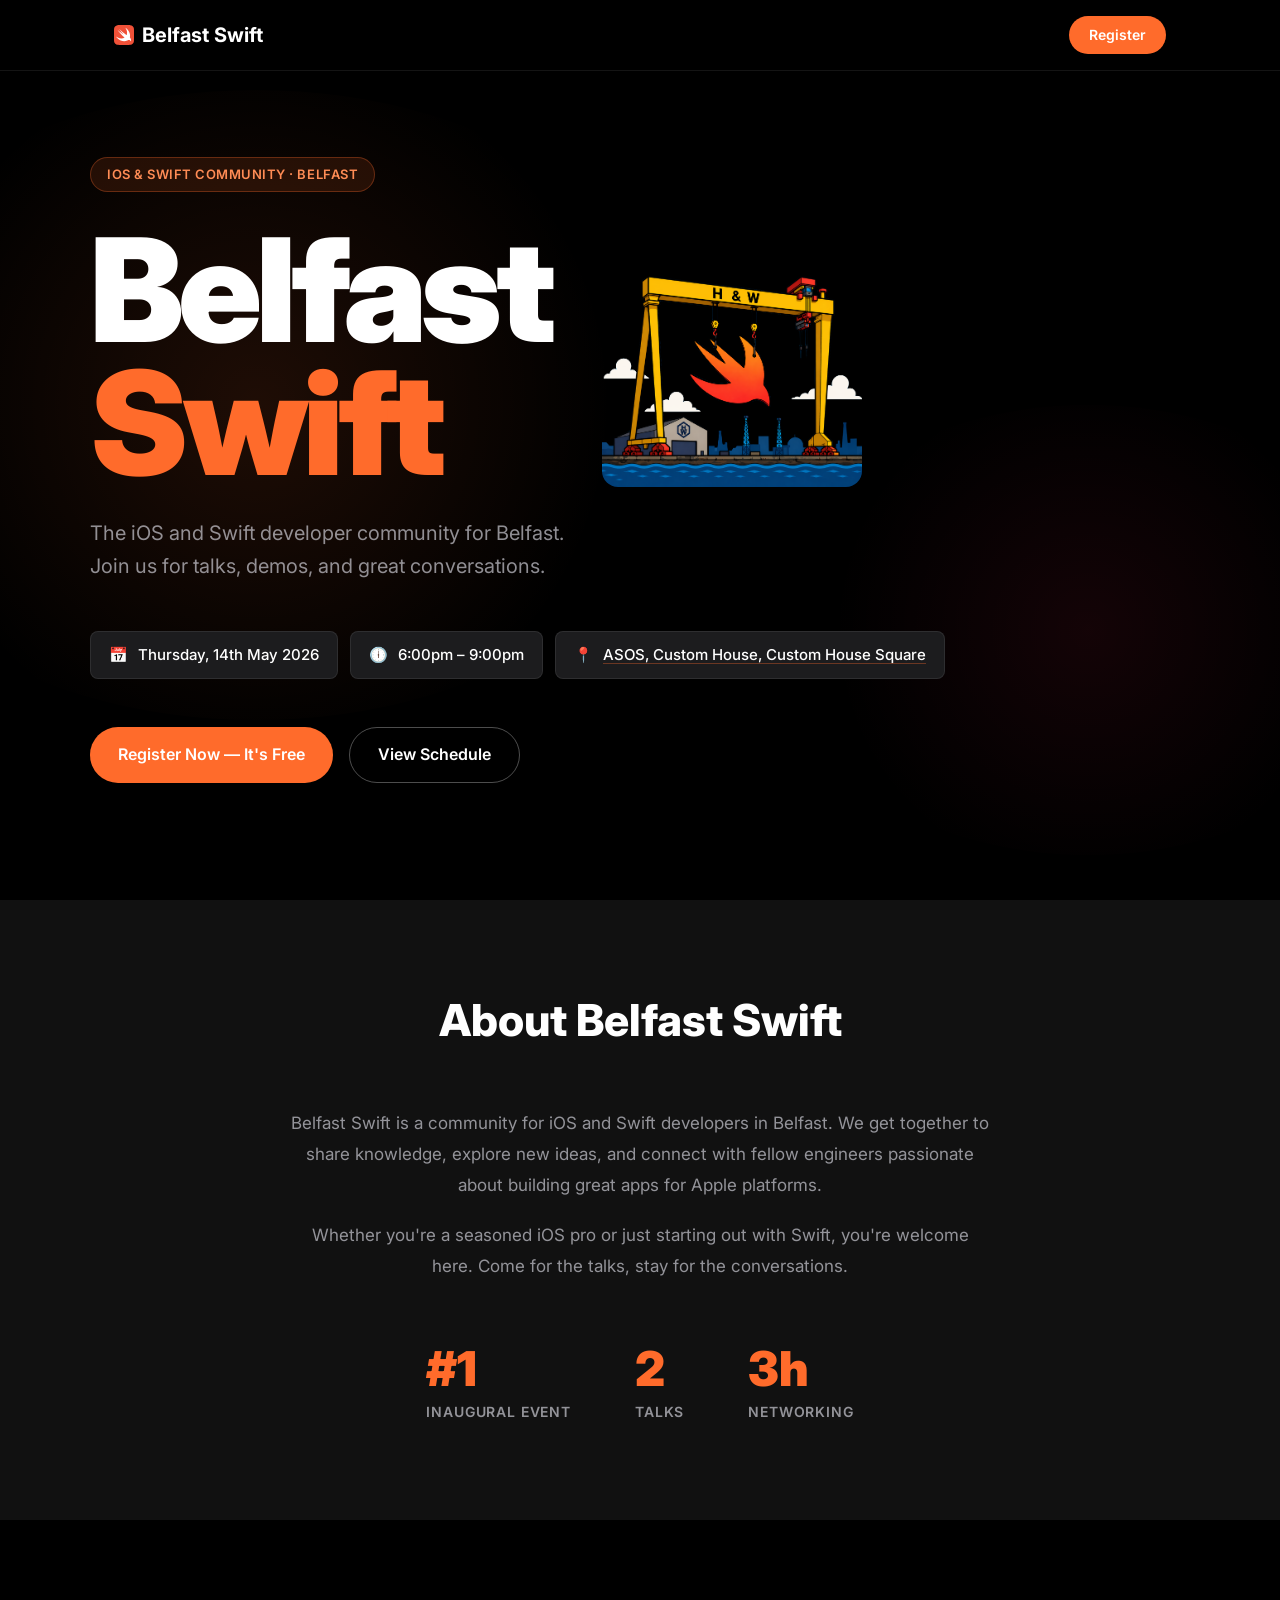
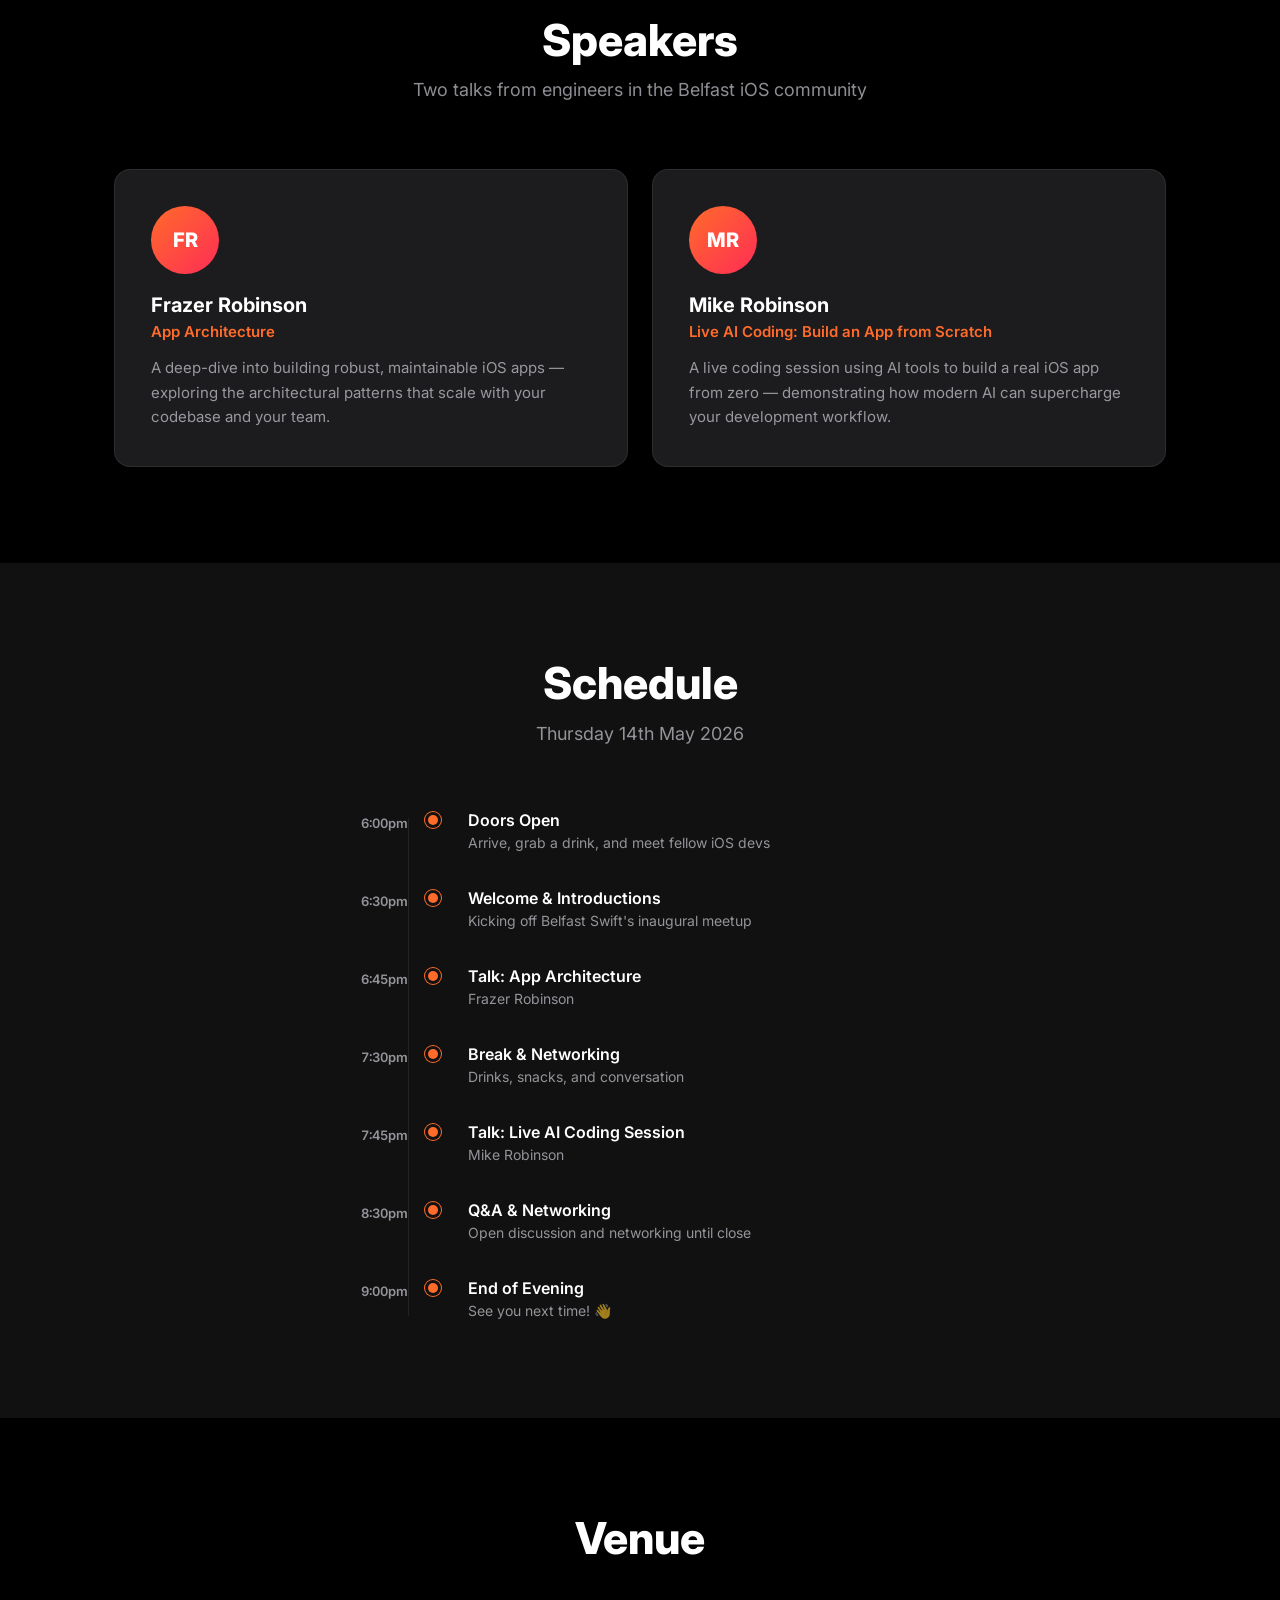
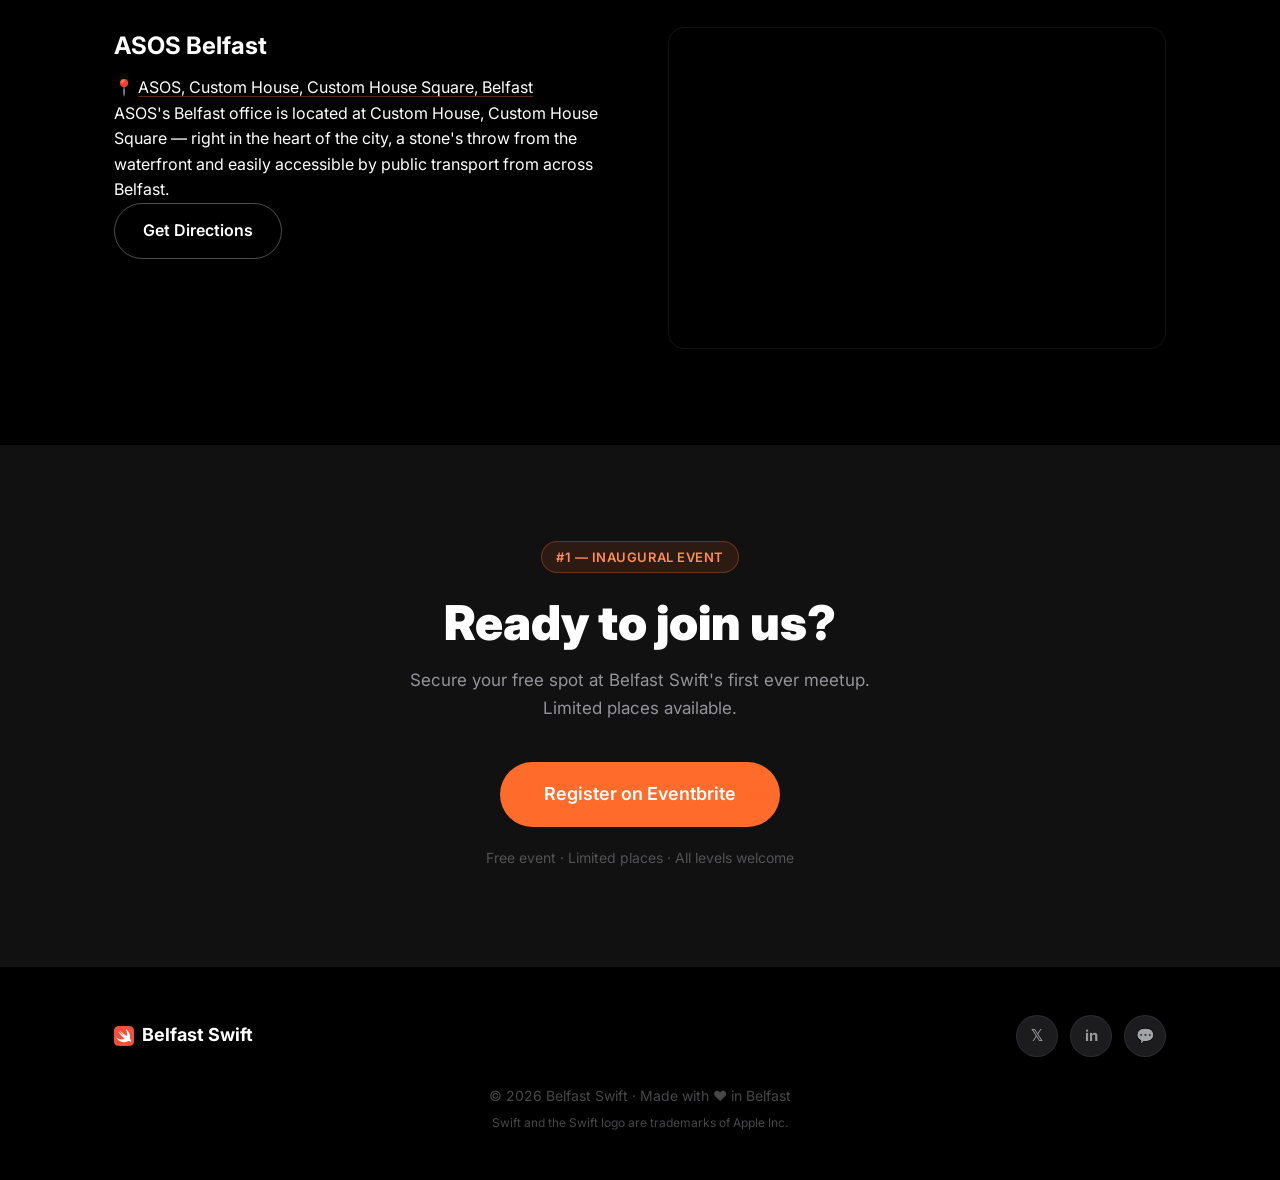
==== index.html @ f1a99794 "Added belfast swift logo" ====
<!DOCTYPE html>
<html lang="en" data-theme="swift">
<head>
    <meta charset="UTF-8">
    <meta name="viewport" content="width=device-width, initial-scale=1.0">
    <title>Belfast Swift — iOS Meetup</title>
    <meta name="description" content="Belfast's iOS & Swift developer community. Join us on 14th May 2026 at ASOS, Custom House, Custom House Square, Belfast.">
    <link rel="preconnect" href="https://fonts.googleapis.com">
    <link rel="preconnect" href="https://fonts.gstatic.com" crossorigin>
    <link href="https://fonts.googleapis.com/css2?family=Inter:wght@400;500;600;700;800;900&display=swap" rel="stylesheet">
    <link rel="stylesheet" href="style.css">
</head>
<body>

    <!-- Navigation -->
    <nav class="nav">
        <div class="nav__container">
            <div class="nav__logo">
                <svg class="swift-icon" viewBox="0 0 59.391 59.391" aria-hidden="true">
                    <path fill="#F05138" d="M59.387 16.45a82.463 82.463 0 0 0-.027-1.792c-.035-1.301-.112-2.614-.343-3.9-.234-1.307-.618-2.523-1.222-3.71a12.464 12.464 0 0 0-5.453-5.452C51.156.992 49.941.609 48.635.374c-1.288-.232-2.6-.308-3.902-.343a85.714 85.714 0 0 0-1.792-.027C42.23 0 41.52 0 40.813 0H18.578c-.71 0-1.419 0-2.128.004-.597.004-1.195.01-1.792.027-.325.009-.651.02-.978.036-.978.047-1.959.133-2.924.307-.98.176-1.908.436-2.811.81A12.503 12.503 0 0 0 3.89 3.89a12.46 12.46 0 0 0-2.294 3.158C.992 8.235.61 9.45.374 10.758c-.231 1.286-.308 2.599-.343 3.9a85.767 85.767 0 0 0-.027 1.792C-.001 17.16 0 17.869 0 18.578v22.235c0 .71 0 1.418.004 2.128.004.597.01 1.194.027 1.791.035 1.302.112 2.615.343 3.901.235 1.307.618 2.523 1.222 3.71a12.457 12.457 0 0 0 5.453 5.453c1.186.603 2.401.986 3.707 1.22 1.287.232 2.6.31 3.902.344.597.016 1.195.023 1.793.027.709.005 1.417.004 2.127.004h22.235c.709 0 1.418 0 2.128-.004.597-.004 1.194-.011 1.792-.027 1.302-.035 2.614-.112 3.902-.343 1.306-.235 2.521-.618 3.707-1.222a12.461 12.461 0 0 0 5.453-5.452c.604-1.187.987-2.403 1.222-3.71.231-1.286.308-2.6.343-3.9.016-.598.023-1.194.027-1.792.004-.71.004-1.419.004-2.129V18.578c0-.71 0-1.419-.004-2.128z"/>
                    <path fill="#FFF" d="m47.06 36.66-.004-.004c.066-.224.134-.446.191-.675 2.465-9.821-3.55-21.432-13.731-27.546 4.461 6.048 6.434 13.374 4.681 19.78-.156.571-.344 1.12-.552 1.653-.225-.148-.51-.316-.89-.527 0 0-10.127-6.252-21.103-17.312-.288-.29 5.852 8.777 12.822 16.14-3.284-1.843-12.434-8.5-18.227-13.802.712 1.187 1.558 2.33 2.489 3.43C17.573 23.932 23.882 31.5 31.44 37.314c-5.31 3.25-12.814 3.502-20.285.003a30.646 30.646 0 0 1-5.193-3.098c3.162 5.058 8.033 9.423 13.96 11.97 7.07 3.039 14.1 2.833 19.336.05l-.004.007c.024-.016.055-.032.08-.047.214-.116.428-.234.636-.358 2.516-1.306 7.485-2.63 10.152 2.559.654 1.27 2.041-5.46-3.061-11.74z"/>
                </svg>
                Belfast Swift
            </div>
            <div class="nav__right">
                <a href="#rsvp" class="nav__cta">Register</a>
            </div>
        </div>
    </nav>

    <!-- Hero -->
    <section class="hero">
        <div class="hero__bg"></div>
        <div class="hero__container">
            <div class="hero__badge">iOS &amp; Swift Community · Belfast</div>
            <div class="hero__title-row">
                <h1 class="hero__title">
                    Belfast<br>
                    <span class="hero__title-accent">Swift</span>
                </h1>
                <img src="BelfastSwiftLogo.PNG" alt="Belfast Swift logo" class="hero__logo">
            </div>
            <p class="hero__subtitle">The iOS and Swift developer community for Belfast. Join us for talks, demos, and great conversations.</p>
            <div class="hero__event-details">
                <div class="hero__detail">
                    <span class="hero__detail-icon">📅</span>
                    <span>Thursday, 14th May 2026</span>
                </div>
                <div class="hero__detail">
                    <span class="hero__detail-icon">🕕</span>
                    <span>6:00pm – 9:00pm</span>
                </div>
                <div class="hero__detail">
                    <span class="hero__detail-icon">📍</span>
                    <a href="https://maps.apple.com/?q=ASOS,+Custom+House,+Custom+House+Square,+Belfast" target="_blank" rel="noopener noreferrer" class="hero__detail-link">ASOS, Custom House, Custom House Square</a>
                </div>
            </div>
            <div class="hero__actions">
                <a href="#rsvp" class="btn btn--primary">Register Now — It's Free</a>
                <a href="#schedule" class="btn btn--secondary">View Schedule</a>
            </div>
        </div>
    </section>

    <!-- About -->
    <section class="about section" id="about">
        <div class="container">
            <div class="section__header">
                <h2 class="section__title">About Belfast Swift</h2>
            </div>
            <div class="about__content">
                <p class="about__text">Belfast Swift is a community for iOS and Swift developers in Belfast. We get together to share knowledge, explore new ideas, and connect with fellow engineers passionate about building great apps for Apple platforms.</p>
                <p class="about__text">Whether you're a seasoned iOS pro or just starting out with Swift, you're welcome here. Come for the talks, stay for the conversations.</p>
            </div>
            <div class="about__stats">
                <div class="stat">
                    <div class="stat__number">#1</div>
                    <div class="stat__label">Inaugural Event</div>
                </div>
                <div class="stat">
                    <div class="stat__number">2</div>
                    <div class="stat__label">Talks</div>
                </div>
                <div class="stat">
                    <div class="stat__number">3h</div>
                    <div class="stat__label">Networking</div>
                </div>
            </div>
        </div>
    </section>

    <!-- Speakers -->
    <section class="speakers section" id="speakers">
        <div class="container">
            <div class="section__header">
                <h2 class="section__title">Speakers</h2>
                <p class="section__subtitle">Two talks from engineers in the Belfast iOS community</p>
            </div>
            <div class="speakers__grid">
                <div class="speaker-card">
                    <div class="speaker-card__avatar">FR</div>
                    <div class="speaker-card__content">
                        <h3 class="speaker-card__name">Frazer Robinson</h3>
                        <p class="speaker-card__talk">App Architecture</p>
                        <p class="speaker-card__bio">A deep-dive into building robust, maintainable iOS apps — exploring the architectural patterns that scale with your codebase and your team.</p>
                    </div>
                </div>
                <div class="speaker-card">
                    <div class="speaker-card__avatar">MR</div>
                    <div class="speaker-card__content">
                        <h3 class="speaker-card__name">Mike Robinson</h3>
                        <p class="speaker-card__talk">Live AI Coding: Build an App from Scratch</p>
                        <p class="speaker-card__bio">A live coding session using AI tools to build a real iOS app from zero — demonstrating how modern AI can supercharge your development workflow.</p>
                    </div>
                </div>
            </div>
        </div>
    </section>

    <!-- Schedule -->
    <section class="schedule section" id="schedule">
        <div class="container">
            <div class="section__header">
                <h2 class="section__title">Schedule</h2>
                <p class="section__subtitle">Thursday 14th May 2026</p>
            </div>
            <div class="timeline">
                <div class="timeline__item">
                    <div class="timeline__time">6:00pm</div>
                    <div class="timeline__dot"></div>
                    <div class="timeline__content">
                        <h3>Doors Open</h3>
                        <p>Arrive, grab a drink, and meet fellow iOS devs</p>
                    </div>
                </div>
                <div class="timeline__item">
                    <div class="timeline__time">6:30pm</div>
                    <div class="timeline__dot"></div>
                    <div class="timeline__content">
                        <h3>Welcome &amp; Introductions</h3>
                        <p>Kicking off Belfast Swift's inaugural meetup</p>
                    </div>
                </div>
                <div class="timeline__item">
                    <div class="timeline__time">6:45pm</div>
                    <div class="timeline__dot"></div>
                    <div class="timeline__content">
                        <h3>Talk: App Architecture</h3>
                        <p>Frazer Robinson</p>
                    </div>
                </div>
                <div class="timeline__item">
                    <div class="timeline__time">7:30pm</div>
                    <div class="timeline__dot"></div>
                    <div class="timeline__content">
                        <h3>Break &amp; Networking</h3>
                        <p>Drinks, snacks, and conversation</p>
                    </div>
                </div>
                <div class="timeline__item">
                    <div class="timeline__time">7:45pm</div>
                    <div class="timeline__dot"></div>
                    <div class="timeline__content">
                        <h3>Talk: Live AI Coding Session</h3>
                        <p>Mike Robinson</p>
                    </div>
                </div>
                <div class="timeline__item">
                    <div class="timeline__time">8:30pm</div>
                    <div class="timeline__dot"></div>
                    <div class="timeline__content">
                        <h3>Q&amp;A &amp; Networking</h3>
                        <p>Open discussion and networking until close</p>
                    </div>
                </div>
                <div class="timeline__item">
                    <div class="timeline__time">9:00pm</div>
                    <div class="timeline__dot"></div>
                    <div class="timeline__content">
                        <h3>End of Evening</h3>
                        <p>See you next time! 👋</p>
                    </div>
                </div>
            </div>
        </div>
    </section>

    <!-- Venue -->
    <section class="venue section" id="venue">
        <div class="container">
            <div class="section__header">
                <h2 class="section__title">Venue</h2>
            </div>
            <div class="venue__content">
                <div class="venue__info">
                    <div class="venue__name">ASOS Belfast</div>
                    <div class="venue__address">
                        <span>📍</span>
                        <a href="https://maps.apple.com/?q=ASOS,+Custom+House,+Custom+House+Square,+Belfast" target="_blank" rel="noopener noreferrer" class="venue__address-link">ASOS, Custom House, Custom House Square, Belfast</a>
                    </div>
                    <p class="venue__description">ASOS's Belfast office is located at Custom House, Custom House Square — right in the heart of the city, a stone's throw from the waterfront and easily accessible by public transport from across Belfast.</p>
                    <a href="https://maps.google.com/?q=Custom+House+Square,+Belfast" target="_blank" rel="noopener noreferrer" class="btn btn--secondary">Get Directions</a>
                </div>
                <div class="venue__map">
                    <iframe
                        src="https://www.google.com/maps?q=Custom+House+Square,+Belfast&output=embed"
                        width="100%"
                        height="320"
                        style="border:0;"
                        allowfullscreen=""
                        loading="lazy"
                        referrerpolicy="no-referrer-when-downgrade"
                        title="ASOS, Custom House, Custom House Square, Belfast">
                    </iframe>
                </div>
            </div>
        </div>
    </section>

    <!-- RSVP -->
    <section class="rsvp section" id="rsvp">
        <div class="container">
            <div class="rsvp__content">
                <div class="rsvp__badge">#1 — Inaugural Event</div>
                <h2 class="rsvp__title">Ready to join us?</h2>
                <p class="rsvp__subtitle">Secure your free spot at Belfast Swift's first ever meetup. Limited places available.</p>
                <a href="https://belfastswift.eventbrite.com" target="_blank" rel="noopener noreferrer" class="btn btn--primary btn--large">Register on Eventbrite</a>
                <p class="rsvp__note">Free event · Limited places · All levels welcome</p>
            </div>
        </div>
    </section>

    <!-- Footer -->
    <footer class="footer">
        <div class="container">
            <div class="footer__content">
                <div class="footer__logo">
                    <svg class="swift-icon" viewBox="0 0 59.391 59.391" aria-hidden="true">
                        <path fill="#F05138" d="M59.387 16.45a82.463 82.463 0 0 0-.027-1.792c-.035-1.301-.112-2.614-.343-3.9-.234-1.307-.618-2.523-1.222-3.71a12.464 12.464 0 0 0-5.453-5.452C51.156.992 49.941.609 48.635.374c-1.288-.232-2.6-.308-3.902-.343a85.714 85.714 0 0 0-1.792-.027C42.23 0 41.52 0 40.813 0H18.578c-.71 0-1.419 0-2.128.004-.597.004-1.195.01-1.792.027-.325.009-.651.02-.978.036-.978.047-1.959.133-2.924.307-.98.176-1.908.436-2.811.81A12.503 12.503 0 0 0 3.89 3.89a12.46 12.46 0 0 0-2.294 3.158C.992 8.235.61 9.45.374 10.758c-.231 1.286-.308 2.599-.343 3.9a85.767 85.767 0 0 0-.027 1.792C-.001 17.16 0 17.869 0 18.578v22.235c0 .71 0 1.418.004 2.128.004.597.01 1.194.027 1.791.035 1.302.112 2.615.343 3.901.235 1.307.618 2.523 1.222 3.71a12.457 12.457 0 0 0 5.453 5.453c1.186.603 2.401.986 3.707 1.22 1.287.232 2.6.31 3.902.344.597.016 1.195.023 1.793.027.709.005 1.417.004 2.127.004h22.235c.709 0 1.418 0 2.128-.004.597-.004 1.194-.011 1.792-.027 1.302-.035 2.614-.112 3.902-.343 1.306-.235 2.521-.618 3.707-1.222a12.461 12.461 0 0 0 5.453-5.452c.604-1.187.987-2.403 1.222-3.71.231-1.286.308-2.6.343-3.9.016-.598.023-1.194.027-1.792.004-.71.004-1.419.004-2.129V18.578c0-.71 0-1.419-.004-2.128z"/>
                        <path fill="#FFF" d="m47.06 36.66-.004-.004c.066-.224.134-.446.191-.675 2.465-9.821-3.55-21.432-13.731-27.546 4.461 6.048 6.434 13.374 4.681 19.78-.156.571-.344 1.12-.552 1.653-.225-.148-.51-.316-.89-.527 0 0-10.127-6.252-21.103-17.312-.288-.29 5.852 8.777 12.822 16.14-3.284-1.843-12.434-8.5-18.227-13.802.712 1.187 1.558 2.33 2.489 3.43C17.573 23.932 23.882 31.5 31.44 37.314c-5.31 3.25-12.814 3.502-20.285.003a30.646 30.646 0 0 1-5.193-3.098c3.162 5.058 8.033 9.423 13.96 11.97 7.07 3.039 14.1 2.833 19.336.05l-.004.007c.024-.016.055-.032.08-.047.214-.116.428-.234.636-.358 2.516-1.306 7.485-2.63 10.152 2.559.654 1.27 2.041-5.46-3.061-11.74z"/>
                    </svg>
                    Belfast Swift
                </div>
                <div class="footer__social">
                    <a href="#" class="footer__social-link" aria-label="X / Twitter" title="X / Twitter">𝕏</a>
                    <a href="#" class="footer__social-link" aria-label="LinkedIn" title="LinkedIn">in</a>
                    <a href="#" class="footer__social-link" aria-label="Slack" title="Slack">💬</a>
                </div>
            </div>
            <div class="footer__bottom">
                <p>© 2026 Belfast Swift · Made with ❤️ in Belfast</p>
                <p class="footer__trademark">Swift and the Swift logo are trademarks of Apple Inc.</p>
            </div>
        </div>
    </footer>

    <script src="script.js"></script>
</body>
</html>
---- style.css ----
/* =============================================
   BELFAST SWIFT — THEME DEFINITIONS
   Theme 1: Swift/Apple (dark, orange accent)
   Theme 4: Belfast (dark green, gold accent)
   ============================================= */

:root,
[data-theme="swift"] {
    --bg-primary:       #000000;
    --bg-secondary:     #111111;
    --bg-card:          #1C1C1E;
    --bg-card-hover:    #2C2C2E;

    --text-primary:     #FFFFFF;
    --text-secondary:   rgba(235, 235, 245, 0.6);
    --text-tertiary:    rgba(235, 235, 245, 0.3);

    --accent:           #FF6B2B;
    --accent-alt:       #FF2D55;
    --accent-hover:     #FF8C55;

    --border:           rgba(255, 255, 255, 0.08);
    --border-accent:    rgba(255, 107, 43, 0.35);

    --hero-glow-a:      rgba(255, 107, 43, 0.12);
    --hero-glow-b:      rgba(255, 45, 85, 0.08);

    --btn-primary-bg:   #FF6B2B;
    --btn-primary-fg:   #FFFFFF;
    --btn-outline-fg:   #FFFFFF;
    --btn-outline-bd:   rgba(255, 255, 255, 0.3);

    --badge-bg:         rgba(255, 107, 43, 0.12);
    --badge-fg:         #FF8C55;
    --badge-bd:         rgba(255, 107, 43, 0.3);

    --timeline-dot:     #FF6B2B;
    --stat-fg:          #FF6B2B;

    --nav-bg:           rgba(0, 0, 0, 0.75);
    --card-shadow:      0 12px 40px rgba(0, 0, 0, 0.5);

    --radius:    16px;
    --radius-sm:  8px;
    --radius-xs:  6px;
}

[data-theme="belfast"] {
    --bg-primary:       #0C1A0C;
    --bg-secondary:     #142114;
    --bg-card:          #1C3020;
    --bg-card-hover:    #264228;

    --text-primary:     #FFFFFF;
    --text-secondary:   rgba(255, 255, 255, 0.62);
    --text-tertiary:    rgba(255, 255, 255, 0.28);

    --accent:           #D4AF37;
    --accent-alt:       #007A33;
    --accent-hover:     #EFD060;

    --border:           rgba(212, 175, 55, 0.12);
    --border-accent:    rgba(212, 175, 55, 0.4);

    --hero-glow-a:      rgba(0, 122, 51, 0.18);
    --hero-glow-b:      rgba(212, 175, 55, 0.12);

    --btn-primary-bg:   #D4AF37;
    --btn-primary-fg:   #0C1A0C;
    --btn-outline-fg:   #D4AF37;
    --btn-outline-bd:   rgba(212, 175, 55, 0.4);

    --badge-bg:         rgba(0, 122, 51, 0.18);
    --badge-fg:         #7FD09F;
    --badge-bd:         rgba(0, 122, 51, 0.4);

    --timeline-dot:     #D4AF37;
    --stat-fg:          #D4AF37;

    --nav-bg:           rgba(12, 26, 12, 0.8);
    --card-shadow:      0 12px 40px rgba(0, 0, 0, 0.55);

    --radius:    16px;
    --radius-sm:  8px;
    --radius-xs:  6px;
}

/* =============================================
   RESET & BASE
   ============================================= */

*, *::before, *::after {
    box-sizing: border-box;
    margin: 0;
    padding: 0;
}

html {
    scroll-behavior: smooth;
}

body {
    font-family: -apple-system, BlinkMacSystemFont, 'Inter', 'Segoe UI', system-ui, sans-serif;
    background-color: var(--bg-primary);
    color: var(--text-primary);
    line-height: 1.6;
    overflow-x: hidden;
    transition: background-color 0.4s ease, color 0.4s ease;
}

a {
    text-decoration: none;
    color: inherit;
}

h1, h2, h3 {
    line-height: 1.1;
}

/* =============================================
   LAYOUT
   ============================================= */

.container {
    max-width: 1100px;
    margin: 0 auto;
    padding: 0 24px;
}

.section {
    padding: 96px 0;
}

.section__header {
    text-align: center;
    margin-bottom: 64px;
}

.section__title {
    font-size: clamp(2rem, 4vw, 2.75rem);
    font-weight: 800;
    color: var(--text-primary);
    margin-bottom: 12px;
}

.section__subtitle {
    font-size: 1.125rem;
    color: var(--text-secondary);
}

/* =============================================
   BUTTONS
   ============================================= */

.btn {
    display: inline-flex;
    align-items: center;
    justify-content: center;
    padding: 14px 28px;
    border-radius: 100px;
    font-size: 1rem;
    font-weight: 600;
    cursor: pointer;
    transition: opacity 0.2s ease, transform 0.2s ease, background 0.4s ease, color 0.4s ease, border-color 0.4s ease;
    border: none;
    white-space: nowrap;
}

.btn--primary {
    background: var(--btn-primary-bg);
    color: var(--btn-primary-fg);
}

.btn--primary:hover {
    opacity: 0.88;
    transform: translateY(-2px);
}

.btn--secondary {
    background: transparent;
    color: var(--btn-outline-fg);
    border: 1.5px solid var(--btn-outline-bd);
}

.btn--secondary:hover {
    background: var(--border);
    transform: translateY(-2px);
}

.btn--large {
    padding: 18px 44px;
    font-size: 1.125rem;
}

/* =============================================
   NAVIGATION
   ============================================= */

.nav {
    position: fixed;
    top: 0;
    left: 0;
    right: 0;
    z-index: 100;
    background: var(--nav-bg);
    backdrop-filter: blur(24px);
    -webkit-backdrop-filter: blur(24px);
    border-bottom: 1px solid var(--border);
    transition: background-color 0.4s ease, border-color 0.4s ease;
}

.nav__container {
    max-width: 1100px;
    margin: 0 auto;
    padding: 16px 24px;
    display: flex;
    align-items: center;
    justify-content: space-between;
}

.nav__logo {
    font-size: 1.25rem;
    font-weight: 700;
    display: flex;
    align-items: center;
    gap: 8px;
    color: var(--text-primary);
}

.nav__logo-icon {
    font-size: 1.1rem;
}

.swift-icon {
    width: 20px;
    height: 20px;
    flex-shrink: 0;
}

.nav__right {
    display: flex;
    align-items: center;
    gap: 12px;
}

.nav__cta {
    display: none;
    padding: 8px 20px;
    background: var(--btn-primary-bg);
    color: var(--btn-primary-fg);
    border-radius: 100px;
    font-size: 0.875rem;
    font-weight: 600;
    transition: opacity 0.2s ease, background 0.4s ease, color 0.4s ease;
}

.nav__cta:hover {
    opacity: 0.88;
}



/* =============================================
   HERO
   ============================================= */

.hero {
    position: relative;
    min-height: 100vh;
    display: flex;
    align-items: center;
    padding: 120px 24px 80px;
    overflow: hidden;
}

.hero__bg {
    position: absolute;
    inset: 0;
    pointer-events: none;
    transition: background 0.4s ease;
}

.hero__bg::before {
    content: '';
    position: absolute;
    top: 10%;
    left: -15%;
    width: 70%;
    height: 70%;
    background: radial-gradient(circle, var(--hero-glow-a) 0%, transparent 65%);
    border-radius: 50%;
    transition: background 0.4s ease;
}

.hero__bg::after {
    content: '';
    position: absolute;
    bottom: 5%;
    right: -10%;
    width: 50%;
    height: 50%;
    background: radial-gradient(circle, var(--hero-glow-b) 0%, transparent 65%);
    border-radius: 50%;
    transition: background 0.4s ease;
}

.hero__container {
    position: relative;
    z-index: 1;
    max-width: 1100px;
    margin: 0 auto;
    width: 100%;
}

.hero__badge {
    display: inline-flex;
    align-items: center;
    background: var(--badge-bg);
    color: var(--badge-fg);
    border: 1px solid var(--badge-bd);
    padding: 6px 16px;
    border-radius: 100px;
    font-size: 0.8125rem;
    font-weight: 600;
    letter-spacing: 0.04em;
    text-transform: uppercase;
    margin-bottom: 32px;
    transition: background 0.4s ease, color 0.4s ease, border-color 0.4s ease;
}

.hero__title-row {
    display: flex;
    align-items: center;
    gap: clamp(24px, 4vw, 56px);
    margin-bottom: 28px;
}

.hero__logo {
    height: clamp(140px, 22vw, 260px);
    width: auto;
    flex-shrink: 0;
    border-radius: var(--radius);
}

.hero__title {
    font-size: clamp(4.5rem, 12vw, 9rem);
    font-weight: 900;
    letter-spacing: -0.04em;
    line-height: 0.92;
    margin-bottom: 0;
    color: var(--text-primary);
}

.hero__title-accent {
    color: var(--accent);
    transition: color 0.4s ease;
}

.hero__subtitle {
    font-size: clamp(1.0625rem, 2vw, 1.25rem);
    color: var(--text-secondary);
    max-width: 500px;
    margin-bottom: 48px;
    line-height: 1.65;
}

.hero__event-details {
    display: flex;
    flex-wrap: wrap;
    gap: 12px;
    margin-bottom: 48px;
}

.hero__detail {
    display: flex;
    align-items: center;
    gap: 10px;
    background: var(--bg-card);
    border: 1px solid var(--border);
    padding: 11px 18px;
    border-radius: var(--radius-sm);
    font-size: 0.9375rem;
    font-weight: 500;
    transition: background 0.4s ease, border-color 0.4s ease;
}

.hero__actions {
    display: flex;
    flex-wrap: wrap;
    gap: 16px;
}

/* =============================================
   ABOUT
   ============================================= */

.about {
    background: var(--bg-secondary);
    transition: background-color 0.4s ease;
}

.about__content {
    max-width: 700px;
    margin: 0 auto 64px;
    text-align: center;
}

.about__text {
    font-size: 1.0625rem;
    color: var(--text-secondary);
    margin-bottom: 20px;
    line-height: 1.8;
}

.about__stats {
    display: flex;
    justify-content: center;
    gap: 64px;
    flex-wrap: wrap;
}

.stat__number {
    font-size: 3rem;
    font-weight: 900;
    color: var(--stat-fg);
    line-height: 1;
    margin-bottom: 8px;
    transition: color 0.4s ease;
}

.stat__label {
    font-size: 0.875rem;
    color: var(--text-secondary);
    font-weight: 600;
    text-transform: uppercase;
    letter-spacing: 0.06em;
}

/* =============================================
   SPEAKERS
   ============================================= */

.speakers {
    background: var(--bg-primary);
    transition: background-color 0.4s ease;
}

.speakers__grid {
    display: grid;
    grid-template-columns: repeat(auto-fit, minmax(320px, 1fr));
    gap: 24px;
}

.speaker-card {
    background: var(--bg-card);
    border: 1px solid var(--border);
    border-radius: var(--radius);
    padding: 36px;
    display: flex;
    flex-direction: column;
    gap: 20px;
    transition: transform 0.25s ease, box-shadow 0.25s ease, border-color 0.25s ease, background-color 0.4s ease;
}

.speaker-card:hover {
    border-color: var(--border-accent);
    transform: translateY(-5px);
    box-shadow: var(--card-shadow);
}

.speaker-card__avatar {
    width: 68px;
    height: 68px;
    border-radius: 50%;
    background: linear-gradient(135deg, var(--accent), var(--accent-alt));
    display: flex;
    align-items: center;
    justify-content: center;
    font-size: 1.25rem;
    font-weight: 800;
    color: white;
    flex-shrink: 0;
    transition: background 0.4s ease;
}

.speaker-card__name {
    font-size: 1.25rem;
    font-weight: 700;
    margin-bottom: 4px;
}

.speaker-card__talk {
    color: var(--accent);
    font-weight: 600;
    font-size: 0.9375rem;
    margin-bottom: 12px;
    transition: color 0.4s ease;
}

.speaker-card__bio {
    color: var(--text-secondary);
    font-size: 0.9375rem;
    line-height: 1.65;
}

/* =============================================
   SCHEDULE
   ============================================= */

.schedule {
    background: var(--bg-secondary);
    transition: background-color 0.4s ease;
}

.timeline {
    max-width: 640px;
    margin: 0 auto;
    position: relative;
}

.timeline::before {
    content: '';
    position: absolute;
    left: 88px;
    top: 6px;
    bottom: 6px;
    width: 1px;
    background: var(--border);
    transition: background 0.4s ease;
}

.timeline__item {
    display: grid;
    grid-template-columns: 88px 20px 1fr;
    column-gap: 20px;
    padding-bottom: 36px;
    align-items: start;
}

.timeline__item:last-child {
    padding-bottom: 0;
}

.timeline__time {
    text-align: right;
    color: var(--text-secondary);
    font-size: 0.8125rem;
    font-weight: 600;
    padding-top: 2px;
    font-variant-numeric: tabular-nums;
    line-height: 1.4;
}

.timeline__dot {
    width: 10px;
    height: 10px;
    border-radius: 50%;
    background: var(--timeline-dot);
    margin-top: 3px;
    position: relative;
    z-index: 1;
    flex-shrink: 0;
    box-shadow: 0 0 0 3px var(--bg-secondary), 0 0 0 4px var(--timeline-dot);
    transition: background 0.4s ease, box-shadow 0.4s ease;
}

.timeline__content h3 {
    font-size: 1rem;
    font-weight: 600;
    margin-bottom: 2px;
}

.timeline__content p {
    font-size: 0.875rem;
    color: var(--text-secondary);
}

/* =============================================
   VENUE
   ============================================= */

.venue {
    background: var(--bg-primary);
    transition: background-color 0.4s ease;
}

.venue__content {
    display: grid;
    grid-template-columns: 1fr 1fr;
    gap: 56px;
    align-items: start;
}

.venue__name {
    font-size: 1.5rem;
    font-weight: 700;
    margin-bottom: 10px;
}

.venue__address-link,
.hero__detail-link {
    color: inherit;
    text-decoration: underline;
    text-decoration-color: var(--border-accent);
    text-underline-offset: 3px;
    transition: color 0.2s ease, text-decoration-color 0.2s ease;
}

.venue__address-link:hover,
.hero__detail-link:hover {
    color: var(--accent);
    text-decoration-color: var(--accent);
}


    display: flex;
    align-items: center;
    gap: 8px;
    color: var(--text-secondary);
    margin-bottom: 20px;
    font-size: 0.9375rem;
}

.venue__description {
    color: var(--text-secondary);
    line-height: 1.75;
    margin-bottom: 28px;
    font-size: 0.9375rem;
}

.venue__map {
    border-radius: var(--radius);
    overflow: hidden;
    border: 1px solid var(--border);
    transition: border-color 0.4s ease;
}

.venue__map iframe {
    display: block;
    filter: grayscale(20%) brightness(0.85);
    transition: filter 0.3s ease;
}

.venue__map:hover iframe {
    filter: grayscale(0%) brightness(1);
}

/* =============================================
   RSVP
   ============================================= */

.rsvp {
    background: var(--bg-secondary);
    text-align: center;
    transition: background-color 0.4s ease;
}

.rsvp__content {
    max-width: 520px;
    margin: 0 auto;
}

.rsvp__badge {
    display: inline-block;
    background: var(--badge-bg);
    color: var(--badge-fg);
    border: 1px solid var(--badge-bd);
    padding: 5px 14px;
    border-radius: 100px;
    font-size: 0.8125rem;
    font-weight: 600;
    text-transform: uppercase;
    letter-spacing: 0.04em;
    margin-bottom: 24px;
    transition: background 0.4s ease, color 0.4s ease, border-color 0.4s ease;
}

.rsvp__title {
    font-size: clamp(2rem, 5vw, 3rem);
    font-weight: 900;
    margin-bottom: 16px;
}

.rsvp__subtitle {
    font-size: 1.0625rem;
    color: var(--text-secondary);
    margin-bottom: 40px;
    line-height: 1.65;
}

.rsvp__note {
    margin-top: 20px;
    color: var(--text-tertiary);
    font-size: 0.875rem;
}

/* =============================================
   FOOTER
   ============================================= */

.footer {
    background: var(--bg-primary);
    border-top: 1px solid var(--border);
    padding: 48px 0;
    transition: background-color 0.4s ease, border-color 0.4s ease;
}

.footer__content {
    display: flex;
    align-items: center;
    justify-content: space-between;
    margin-bottom: 28px;
    flex-wrap: wrap;
    gap: 20px;
}

.footer__logo {
    font-size: 1.125rem;
    font-weight: 700;
    display: flex;
    align-items: center;
    gap: 8px;
}

.footer__social {
    display: flex;
    gap: 12px;
}

.footer__social-link {
    display: flex;
    align-items: center;
    justify-content: center;
    width: 42px;
    height: 42px;
    background: var(--bg-card);
    border: 1px solid var(--border);
    border-radius: 50%;
    color: var(--text-secondary);
    font-size: 0.9375rem;
    font-weight: 700;
    transition: border-color 0.2s ease, color 0.2s ease, background-color 0.4s ease;
}

.footer__social-link:hover {
    border-color: var(--accent);
    color: var(--accent);
}

.footer__bottom {
    text-align: center;
    color: var(--text-tertiary);
    font-size: 0.875rem;
}

.footer__trademark {
    margin-top: 6px;
    font-size: 0.75rem;
}

/* =============================================
   RESPONSIVE
   ============================================= */

@media (min-width: 768px) {
    .nav__cta {
        display: inline-flex;
    }
}

@media (max-width: 900px) {
    .venue__content {
        grid-template-columns: 1fr;
    }
}

@media (max-width: 768px) {
    .section {
        padding: 64px 0;
    }

    .hero {
        min-height: auto;
        padding: 100px 24px 64px;
    }

    .about__stats {
        gap: 40px;
    }

    .theme-toggle .theme-toggle__text {
        display: none;
    }
}

@media (max-width: 480px) {
    .hero__event-details {
        flex-direction: column;
    }

    .hero__actions {
        flex-direction: column;
    }

    .speakers__grid {
        grid-template-columns: 1fr;
    }

    .timeline::before {
        display: none;
    }

    .timeline__item {
        grid-template-columns: auto 1fr;
        column-gap: 12px;
    }

    .timeline__dot {
        display: none;
    }

    .timeline__time {
        text-align: left;
        color: var(--accent);
        transition: color 0.4s ease;
    }
}
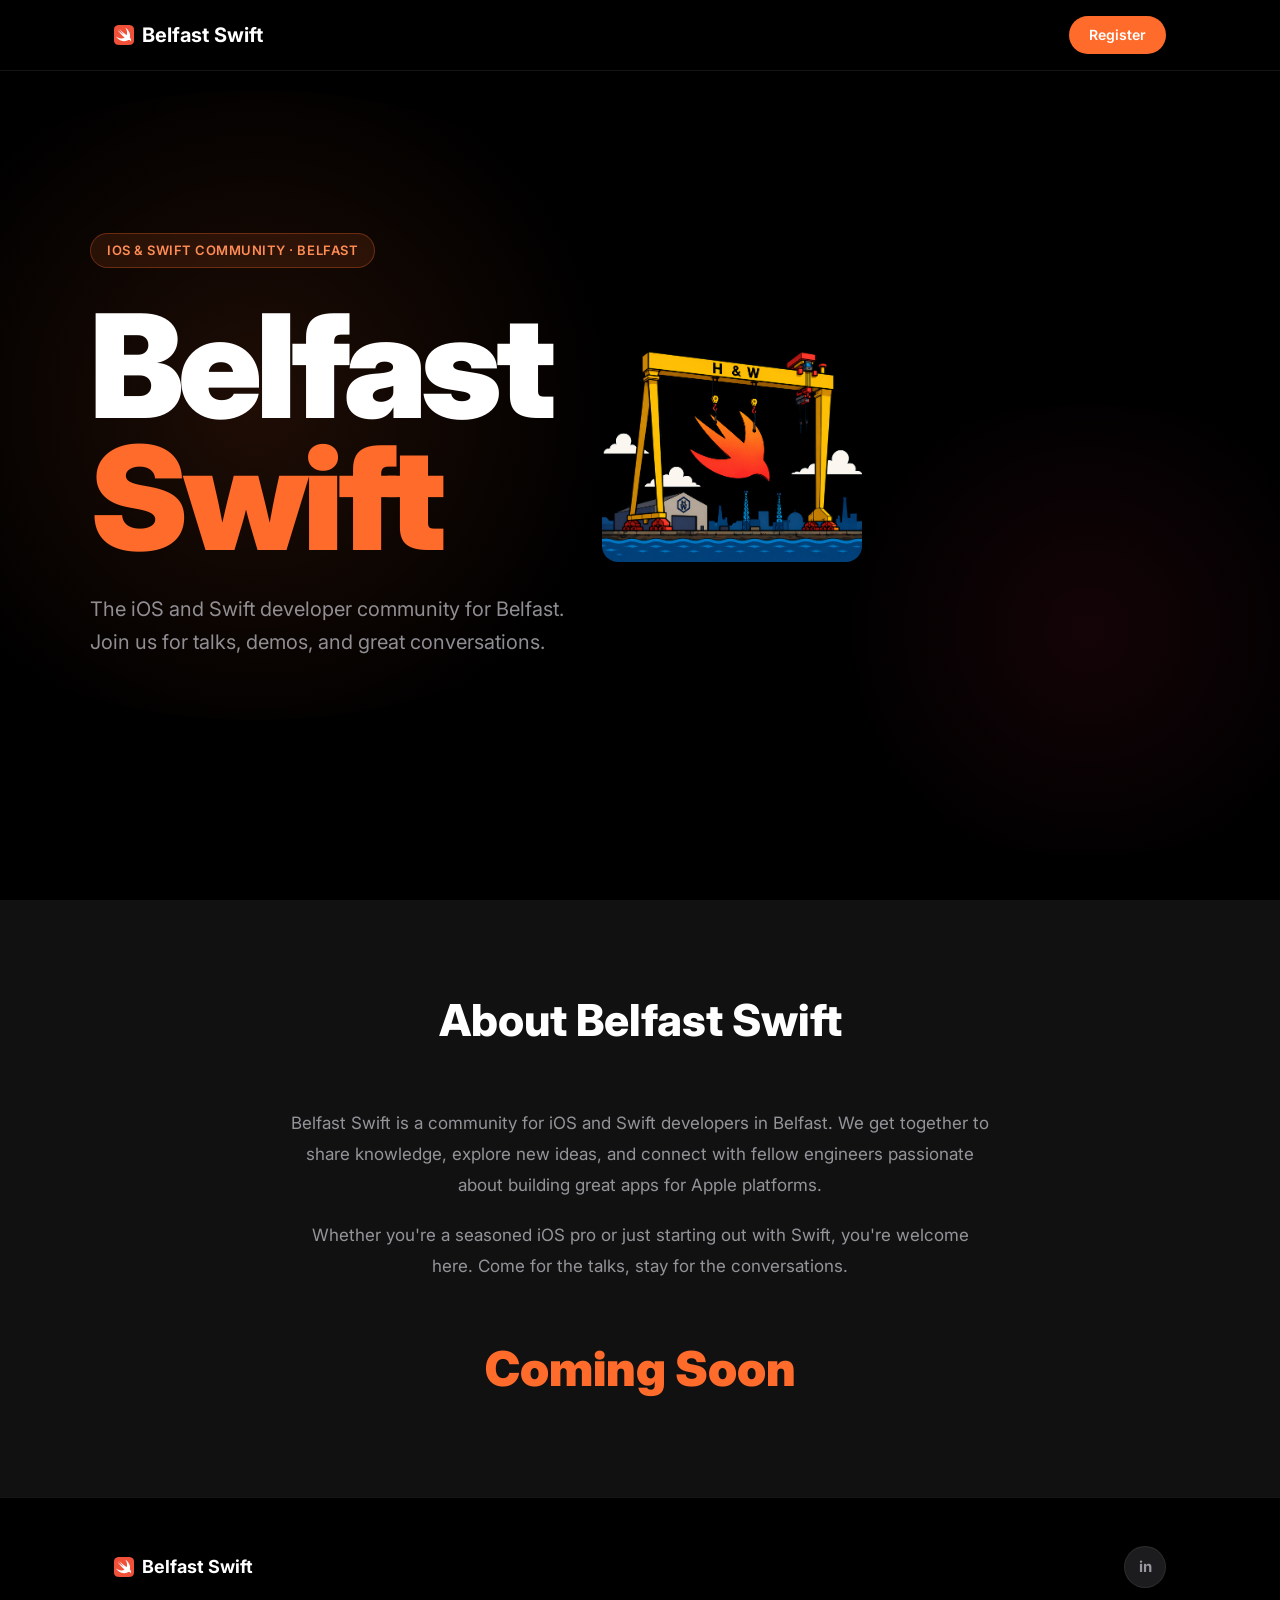
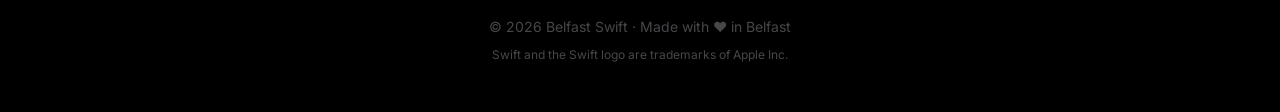
==== commit 5341e0ac: "Change details to Coming soon" ====
--- a/index.html
+++ b/index.html
@@ -23,7 +23,7 @@
                 Belfast Swift
             </div>
             <div class="nav__right">
-                <a href="#rsvp" class="nav__cta">Register</a>
+                <a href="mailto:info@belfastswift.com?subject=Interest%20in%20attending&body=I'm%20interested%20in%20attending%20the%20next%20Belfast%20Swift%20event!" class="nav__cta">Register</a>
             </div>
         </div>
     </nav>
@@ -41,24 +41,6 @@
                 <img src="BelfastSwiftLogo.PNG" alt="Belfast Swift logo" class="hero__logo">
             </div>
             <p class="hero__subtitle">The iOS and Swift developer community for Belfast. Join us for talks, demos, and great conversations.</p>
-            <div class="hero__event-details">
-                <div class="hero__detail">
-                    <span class="hero__detail-icon">📅</span>
-                    <span>Thursday, 14th May 2026</span>
-                </div>
-                <div class="hero__detail">
-                    <span class="hero__detail-icon">🕕</span>
-                    <span>6:00pm – 9:00pm</span>
-                </div>
-                <div class="hero__detail">
-                    <span class="hero__detail-icon">📍</span>
-                    <a href="https://maps.apple.com/?q=ASOS,+Custom+House,+Custom+House+Square,+Belfast" target="_blank" rel="noopener noreferrer" class="hero__detail-link">ASOS, Custom House, Custom House Square</a>
-                </div>
-            </div>
-            <div class="hero__actions">
-                <a href="#rsvp" class="btn btn--primary">Register Now — It's Free</a>
-                <a href="#schedule" class="btn btn--secondary">View Schedule</a>
-            </div>
         </div>
     </section>
 
@@ -74,158 +56,8 @@
             </div>
             <div class="about__stats">
                 <div class="stat">
-                    <div class="stat__number">#1</div>
-                    <div class="stat__label">Inaugural Event</div>
+                    <div class="stat__number">Coming Soon</div>
                 </div>
-                <div class="stat">
-                    <div class="stat__number">2</div>
-                    <div class="stat__label">Talks</div>
-                </div>
-                <div class="stat">
-                    <div class="stat__number">3h</div>
-                    <div class="stat__label">Networking</div>
-                </div>
-            </div>
-        </div>
-    </section>
-
-    <!-- Speakers -->
-    <section class="speakers section" id="speakers">
-        <div class="container">
-            <div class="section__header">
-                <h2 class="section__title">Speakers</h2>
-                <p class="section__subtitle">Two talks from engineers in the Belfast iOS community</p>
-            </div>
-            <div class="speakers__grid">
-                <div class="speaker-card">
-                    <div class="speaker-card__avatar">FR</div>
-                    <div class="speaker-card__content">
-                        <h3 class="speaker-card__name">Frazer Robinson</h3>
-                        <p class="speaker-card__talk">App Architecture</p>
-                        <p class="speaker-card__bio">A deep-dive into building robust, maintainable iOS apps — exploring the architectural patterns that scale with your codebase and your team.</p>
-                    </div>
-                </div>
-                <div class="speaker-card">
-                    <div class="speaker-card__avatar">MR</div>
-                    <div class="speaker-card__content">
-                        <h3 class="speaker-card__name">Mike Robinson</h3>
-                        <p class="speaker-card__talk">Live AI Coding: Build an App from Scratch</p>
-                        <p class="speaker-card__bio">A live coding session using AI tools to build a real iOS app from zero — demonstrating how modern AI can supercharge your development workflow.</p>
-                    </div>
-                </div>
-            </div>
-        </div>
-    </section>
-
-    <!-- Schedule -->
-    <section class="schedule section" id="schedule">
-        <div class="container">
-            <div class="section__header">
-                <h2 class="section__title">Schedule</h2>
-                <p class="section__subtitle">Thursday 14th May 2026</p>
-            </div>
-            <div class="timeline">
-                <div class="timeline__item">
-                    <div class="timeline__time">6:00pm</div>
-                    <div class="timeline__dot"></div>
-                    <div class="timeline__content">
-                        <h3>Doors Open</h3>
-                        <p>Arrive, grab a drink, and meet fellow iOS devs</p>
-                    </div>
-                </div>
-                <div class="timeline__item">
-                    <div class="timeline__time">6:30pm</div>
-                    <div class="timeline__dot"></div>
-                    <div class="timeline__content">
-                        <h3>Welcome &amp; Introductions</h3>
-                        <p>Kicking off Belfast Swift's inaugural meetup</p>
-                    </div>
-                </div>
-                <div class="timeline__item">
-                    <div class="timeline__time">6:45pm</div>
-                    <div class="timeline__dot"></div>
-                    <div class="timeline__content">
-                        <h3>Talk: App Architecture</h3>
-                        <p>Frazer Robinson</p>
-                    </div>
-                </div>
-                <div class="timeline__item">
-                    <div class="timeline__time">7:30pm</div>
-                    <div class="timeline__dot"></div>
-                    <div class="timeline__content">
-                        <h3>Break &amp; Networking</h3>
-                        <p>Drinks, snacks, and conversation</p>
-                    </div>
-                </div>
-                <div class="timeline__item">
-                    <div class="timeline__time">7:45pm</div>
-                    <div class="timeline__dot"></div>
-                    <div class="timeline__content">
-                        <h3>Talk: Live AI Coding Session</h3>
-                        <p>Mike Robinson</p>
-                    </div>
-                </div>
-                <div class="timeline__item">
-                    <div class="timeline__time">8:30pm</div>
-                    <div class="timeline__dot"></div>
-                    <div class="timeline__content">
-                        <h3>Q&amp;A &amp; Networking</h3>
-                        <p>Open discussion and networking until close</p>
-                    </div>
-                </div>
-                <div class="timeline__item">
-                    <div class="timeline__time">9:00pm</div>
-                    <div class="timeline__dot"></div>
-                    <div class="timeline__content">
-                        <h3>End of Evening</h3>
-                        <p>See you next time! 👋</p>
-                    </div>
-                </div>
-            </div>
-        </div>
-    </section>
-
-    <!-- Venue -->
-    <section class="venue section" id="venue">
-        <div class="container">
-            <div class="section__header">
-                <h2 class="section__title">Venue</h2>
-            </div>
-            <div class="venue__content">
-                <div class="venue__info">
-                    <div class="venue__name">ASOS Belfast</div>
-                    <div class="venue__address">
-                        <span>📍</span>
-                        <a href="https://maps.apple.com/?q=ASOS,+Custom+House,+Custom+House+Square,+Belfast" target="_blank" rel="noopener noreferrer" class="venue__address-link">ASOS, Custom House, Custom House Square, Belfast</a>
-                    </div>
-                    <p class="venue__description">ASOS's Belfast office is located at Custom House, Custom House Square — right in the heart of the city, a stone's throw from the waterfront and easily accessible by public transport from across Belfast.</p>
-                    <a href="https://maps.google.com/?q=Custom+House+Square,+Belfast" target="_blank" rel="noopener noreferrer" class="btn btn--secondary">Get Directions</a>
-                </div>
-                <div class="venue__map">
-                    <iframe
-                        src="https://www.google.com/maps?q=Custom+House+Square,+Belfast&output=embed"
-                        width="100%"
-                        height="320"
-                        style="border:0;"
-                        allowfullscreen=""
-                        loading="lazy"
-                        referrerpolicy="no-referrer-when-downgrade"
-                        title="ASOS, Custom House, Custom House Square, Belfast">
-                    </iframe>
-                </div>
-            </div>
-        </div>
-    </section>
-
-    <!-- RSVP -->
-    <section class="rsvp section" id="rsvp">
-        <div class="container">
-            <div class="rsvp__content">
-                <div class="rsvp__badge">#1 — Inaugural Event</div>
-                <h2 class="rsvp__title">Ready to join us?</h2>
-                <p class="rsvp__subtitle">Secure your free spot at Belfast Swift's first ever meetup. Limited places available.</p>
-                <a href="https://belfastswift.eventbrite.com" target="_blank" rel="noopener noreferrer" class="btn btn--primary btn--large">Register on Eventbrite</a>
-                <p class="rsvp__note">Free event · Limited places · All levels welcome</p>
             </div>
         </div>
     </section>
@@ -242,9 +74,7 @@
                     Belfast Swift
                 </div>
                 <div class="footer__social">
-                    <a href="#" class="footer__social-link" aria-label="X / Twitter" title="X / Twitter">𝕏</a>
-                    <a href="#" class="footer__social-link" aria-label="LinkedIn" title="LinkedIn">in</a>
-                    <a href="#" class="footer__social-link" aria-label="Slack" title="Slack">💬</a>
+                    <a href="https://www.linkedin.com/company/belfast-swift" target="_blank" rel="noopener noreferrer" class="footer__social-link" aria-label="LinkedIn" title="LinkedIn">in</a>
                 </div>
             </div>
             <div class="footer__bottom">
--- a/style.css
+++ b/style.css
@@ -784,6 +784,16 @@
         padding: 100px 24px 64px;
     }
 
+    .hero__title-row {
+        flex-direction: column;
+        align-items: flex-start;
+        gap: 24px;
+    }
+
+    .hero__logo {
+        height: clamp(100px, 40vw, 160px);
+    }
+
     .about__stats {
         gap: 40px;
     }
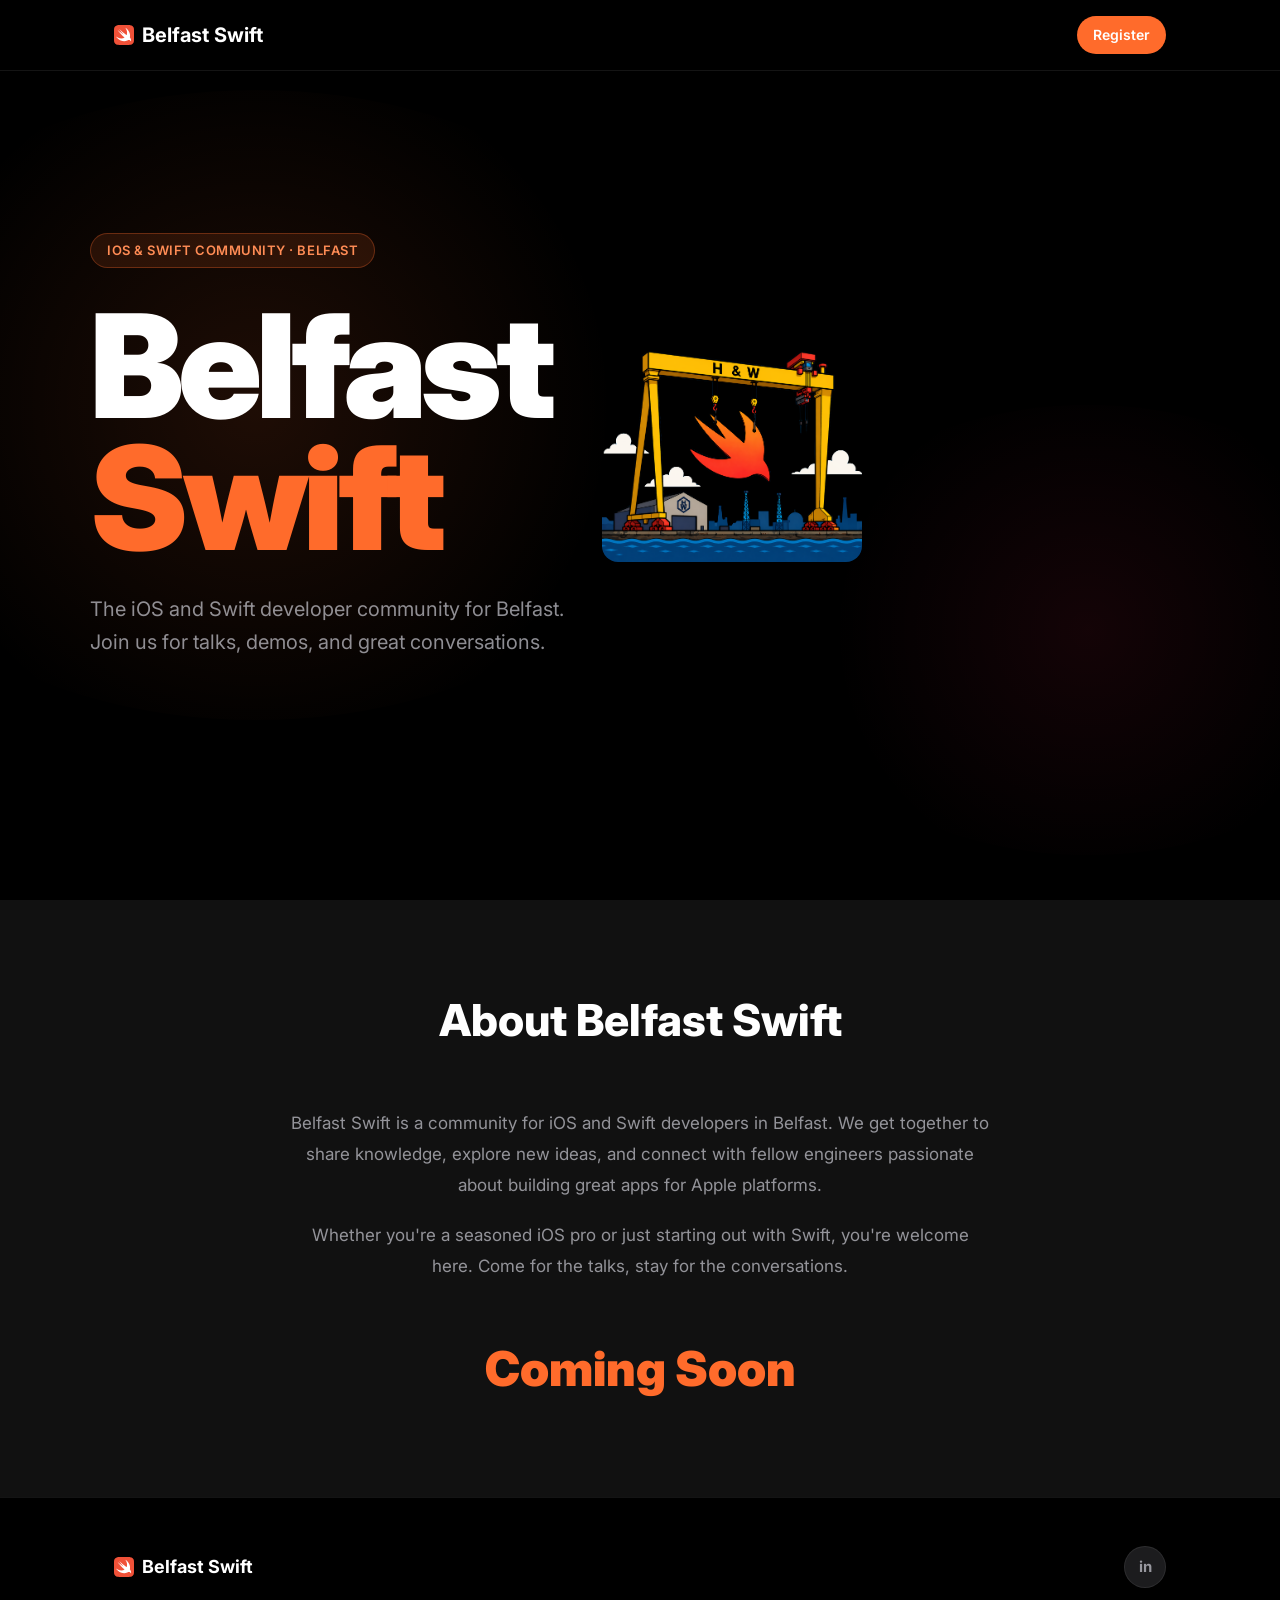
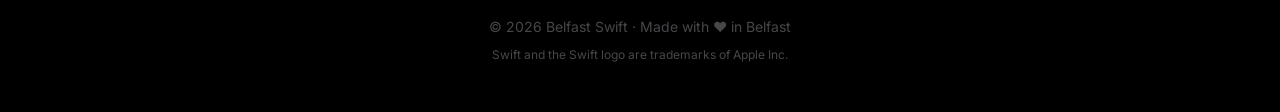
==== commit 00fade8e: "Fix safe area white bars on iPhone Add viewport-fit=cover to opt in to edge-to-edge rendering, then " ====
--- a/index.html
+++ b/index.html
@@ -2,7 +2,7 @@
 <html lang="en" data-theme="swift">
 <head>
     <meta charset="UTF-8">
-    <meta name="viewport" content="width=device-width, initial-scale=1.0">
+    <meta name="viewport" content="width=device-width, initial-scale=1.0, viewport-fit=cover">
     <title>Belfast Swift — iOS Meetup</title>
     <meta name="description" content="Belfast's iOS & Swift developer community. Join us on 14th May 2026 at ASOS, Custom House, Custom House Square, Belfast.">
     <link rel="preconnect" href="https://fonts.googleapis.com">
--- a/style.css
+++ b/style.css
@@ -207,6 +207,7 @@
     -webkit-backdrop-filter: blur(24px);
     border-bottom: 1px solid var(--border);
     transition: background-color 0.4s ease, border-color 0.4s ease;
+    padding-top: env(safe-area-inset-top, 0px);
 }
 
 .nav__container {
@@ -244,32 +245,28 @@
 }
 
 .nav__cta {
-    display: none;
-    padding: 8px 20px;
+    display: inline-flex;
+    padding: 8px 16px;
     background: var(--btn-primary-bg);
     color: var(--btn-primary-fg);
     border-radius: 100px;
     font-size: 0.875rem;
     font-weight: 600;
     transition: opacity 0.2s ease, background 0.4s ease, color 0.4s ease;
+    cursor: pointer;
 }
 
 .nav__cta:hover {
     opacity: 0.88;
 }
-
-
-
-/* =============================================
-   HERO
-   ============================================= */
 
 .hero {
     position: relative;
     min-height: 100vh;
-    display: flex;
-    align-items: center;
-    padding: 120px 24px 80px;
+    min-height: 100svh;
+    display: flex;
+    align-items: center;
+    padding: calc(120px + env(safe-area-inset-top, 0px)) 24px 80px;
     overflow: hidden;
 }
 
@@ -343,7 +340,7 @@
 }
 
 .hero__title {
-    font-size: clamp(4.5rem, 12vw, 9rem);
+    font-size: clamp(2.5rem, 12vw, 9rem);
     font-weight: 900;
     letter-spacing: -0.04em;
     line-height: 0.92;
@@ -612,7 +609,7 @@
     text-decoration-color: var(--accent);
 }
 
-
+.venue__address {
     display: flex;
     align-items: center;
     gap: 8px;
@@ -701,7 +698,7 @@
 .footer {
     background: var(--bg-primary);
     border-top: 1px solid var(--border);
-    padding: 48px 0;
+    padding: 48px 0 calc(48px + env(safe-area-inset-bottom, 0px));
     transition: background-color 0.4s ease, border-color 0.4s ease;
 }
 
@@ -762,12 +759,6 @@
    RESPONSIVE
    ============================================= */
 
-@media (min-width: 768px) {
-    .nav__cta {
-        display: inline-flex;
-    }
-}
-
 @media (max-width: 900px) {
     .venue__content {
         grid-template-columns: 1fr;
@@ -775,13 +766,16 @@
 }
 
 @media (max-width: 768px) {
+    .nav__cta {
+        padding: 8px 16px;
+    }
+
     .section {
         padding: 64px 0;
     }
 
     .hero {
-        min-height: auto;
-        padding: 100px 24px 64px;
+        padding: calc(100px + env(safe-area-inset-top, 0px)) 24px 64px;
     }
 
     .hero__title-row {
@@ -798,6 +792,10 @@
         gap: 40px;
     }
 
+    .stat__number {
+        font-size: 2rem;
+    }
+
     .theme-toggle .theme-toggle__text {
         display: none;
     }
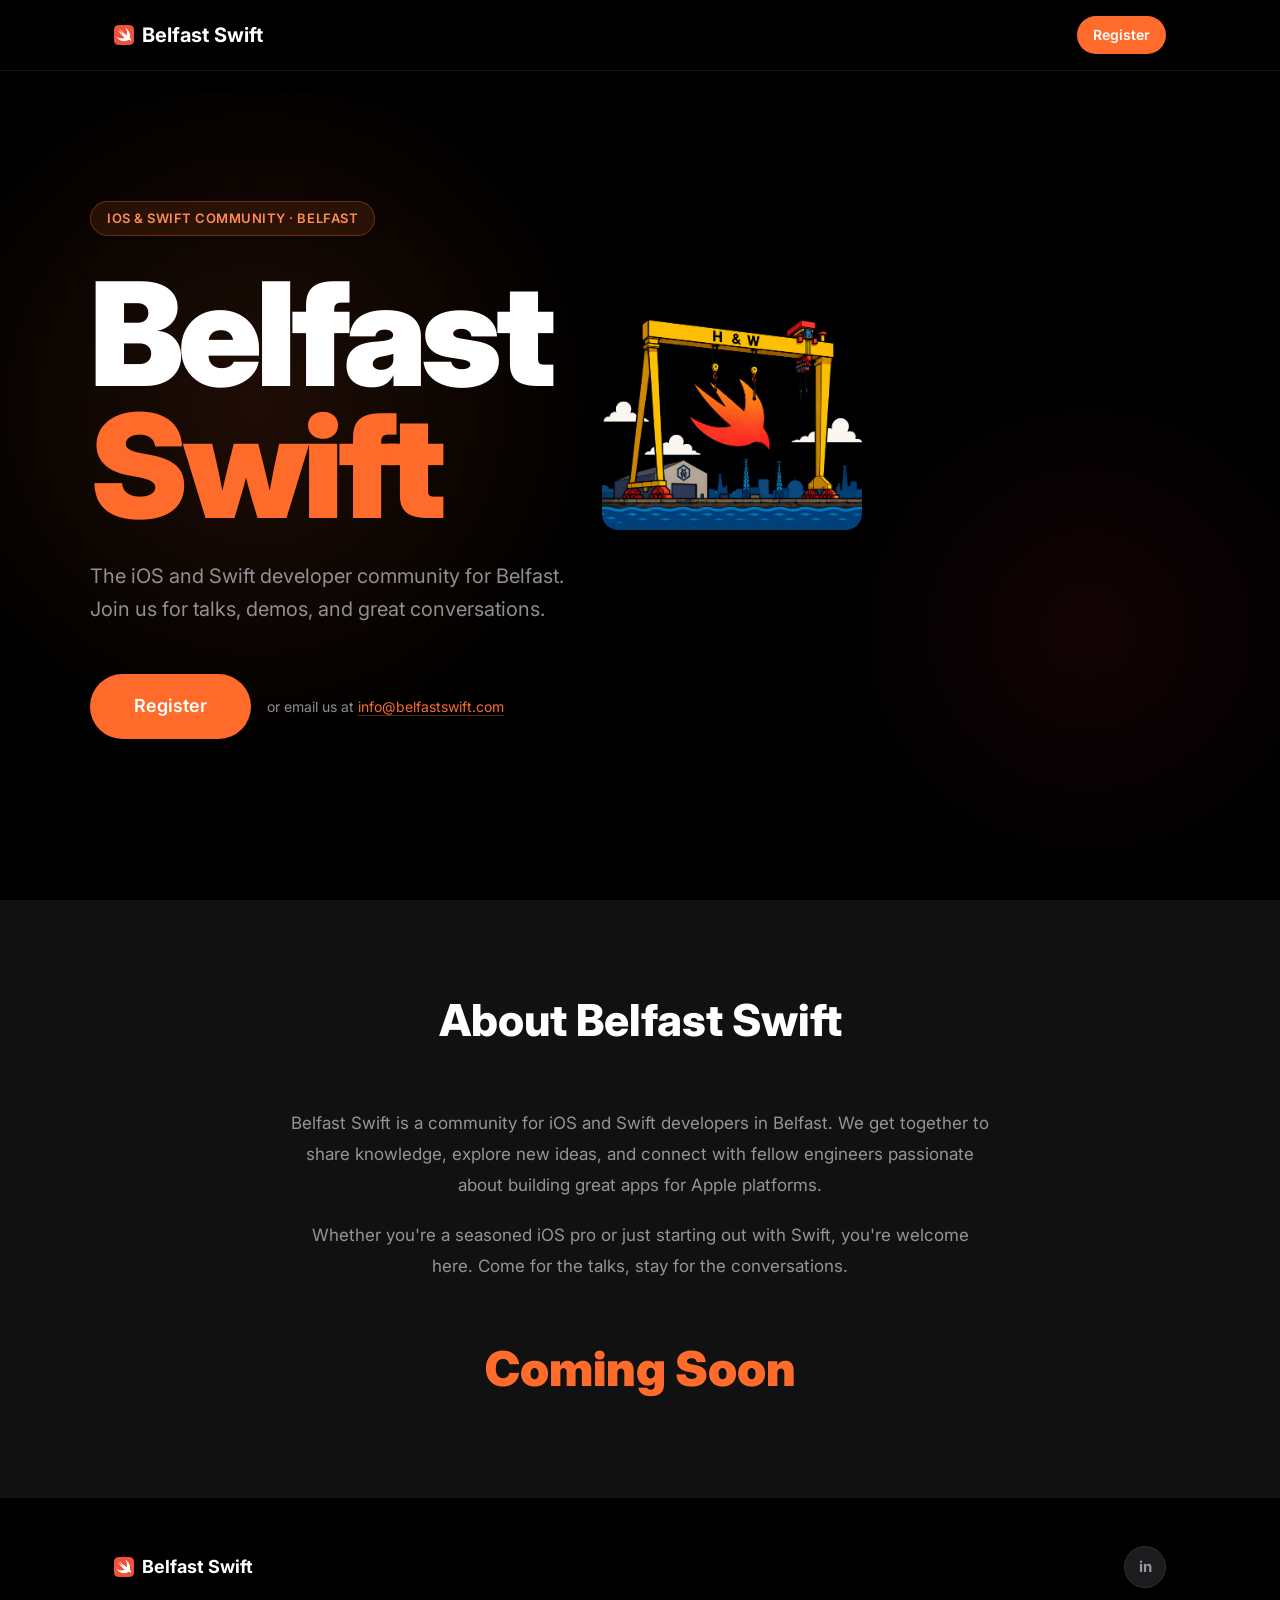
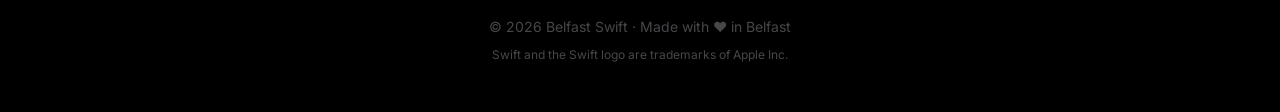
==== commit d897f25c: "fix(register): show email fallback for mailto on mobile The Register nav button uses a mailto: link " ====
--- a/index.html
+++ b/index.html
@@ -41,6 +41,10 @@
                 <img src="BelfastSwiftLogo.PNG" alt="Belfast Swift logo" class="hero__logo">
             </div>
             <p class="hero__subtitle">The iOS and Swift developer community for Belfast. Join us for talks, demos, and great conversations.</p>
+            <div class="hero__actions">
+                <a href="mailto:info@belfastswift.com?subject=Interest%20in%20attending&body=I'm%20interested%20in%20attending%20the%20next%20Belfast%20Swift%20event!" class="btn btn--primary btn--large">Register</a>
+                <p class="hero__email-fallback">or email us at <a href="mailto:info@belfastswift.com" class="hero__email-link">info@belfastswift.com</a></p>
+            </div>
         </div>
     </section>
 
--- a/style.css
+++ b/style.css
@@ -384,7 +384,26 @@
 .hero__actions {
     display: flex;
     flex-wrap: wrap;
+    align-items: center;
     gap: 16px;
+}
+
+.hero__email-fallback {
+    font-size: 0.875rem;
+    color: var(--text-secondary);
+}
+
+.hero__email-link {
+    color: var(--accent);
+    text-decoration: underline;
+    text-decoration-color: var(--border-accent);
+    text-underline-offset: 3px;
+    transition: color 0.2s ease, text-decoration-color 0.2s ease;
+}
+
+.hero__email-link:hover {
+    color: var(--accent-hover);
+    text-decoration-color: var(--accent-hover);
 }
 
 /* =============================================
@@ -808,6 +827,7 @@
 
     .hero__actions {
         flex-direction: column;
+        align-items: flex-start;
     }
 
     .speakers__grid {
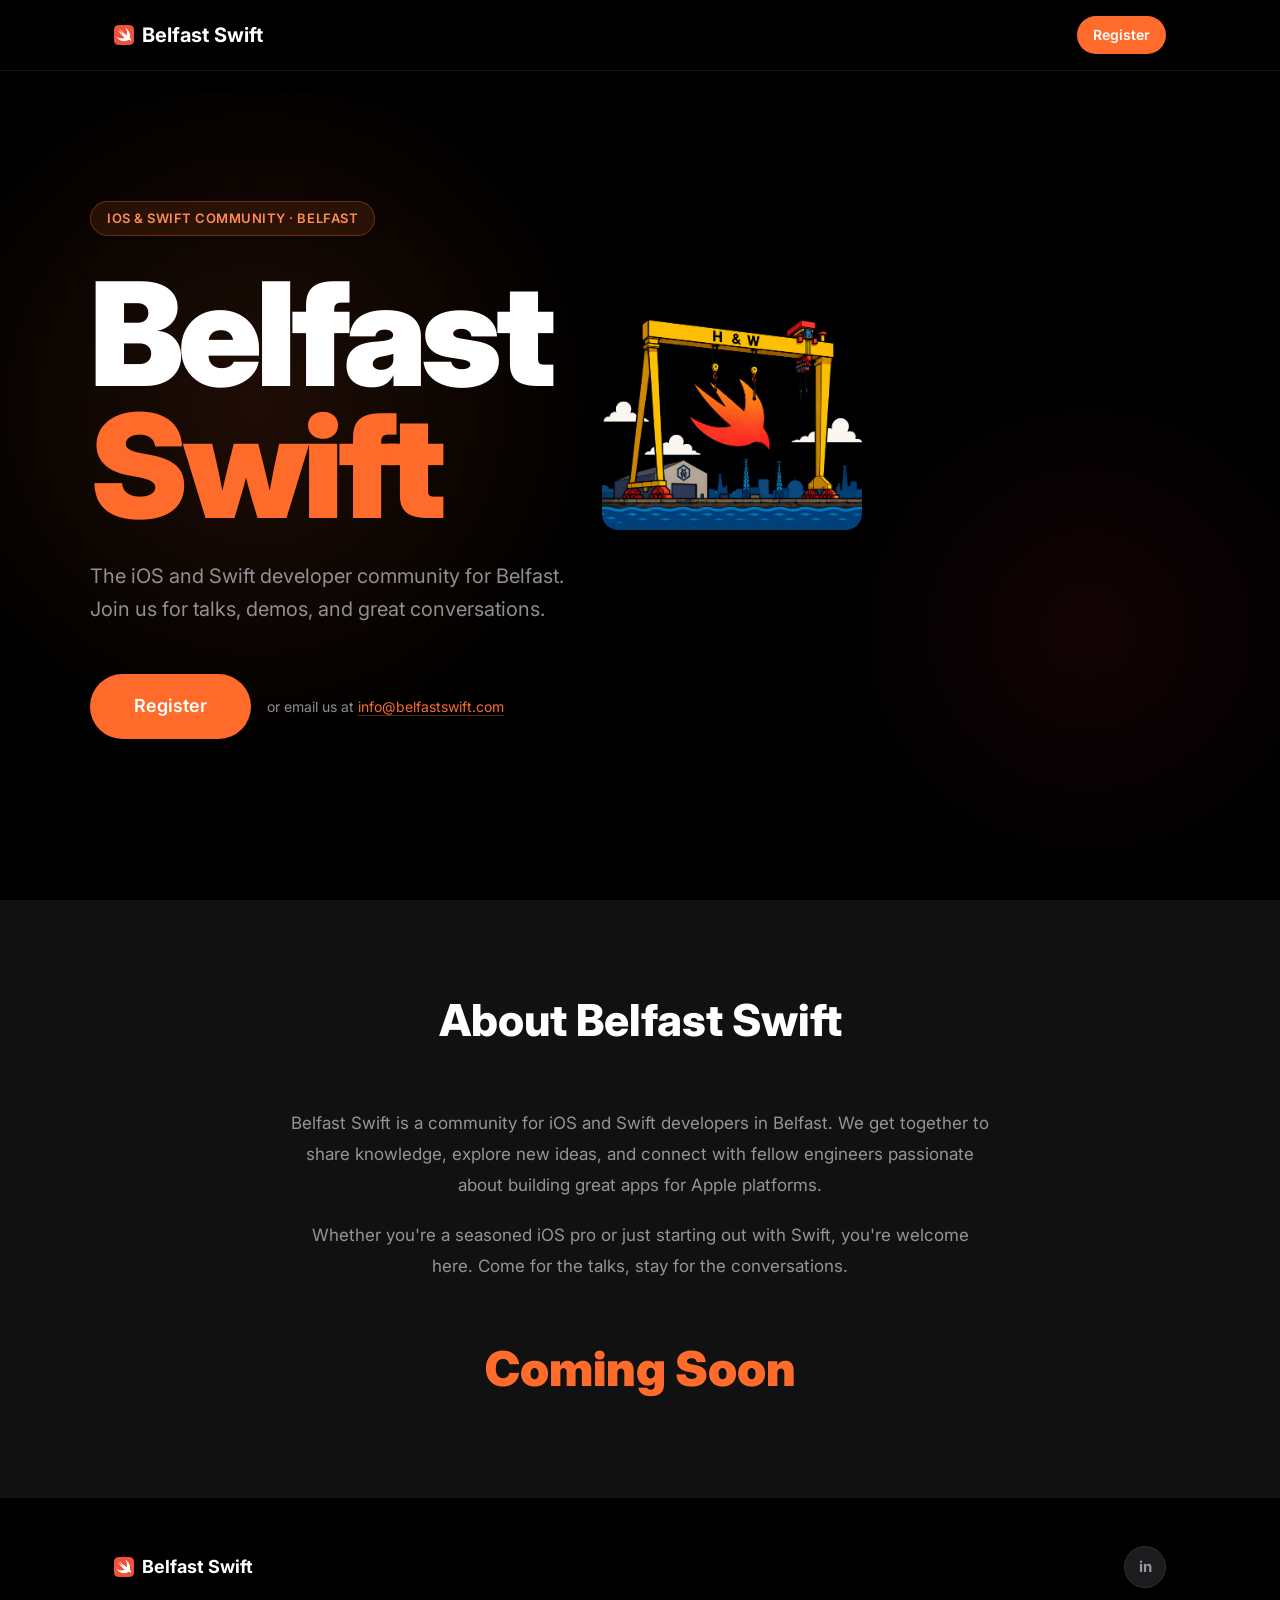
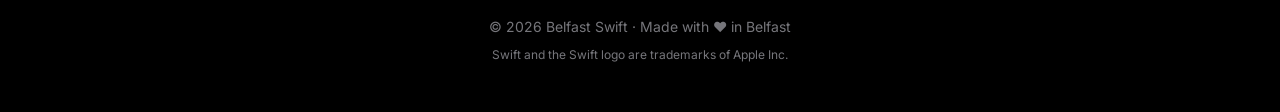
==== commit e9c66d12: "fix: improve accessibility for WCAG 2.2 AA compliance - Add skip-to-main-content link (WCAG 2.4.1) -" ====
--- a/index.html
+++ b/index.html
@@ -9,32 +9,36 @@
     <link rel="preconnect" href="https://fonts.gstatic.com" crossorigin>
     <link href="https://fonts.googleapis.com/css2?family=Inter:wght@400;500;600;700;800;900&display=swap" rel="stylesheet">
     <link rel="stylesheet" href="style.css">
+    <script defer src="https://cloud.umami.is/script.js" data-website-id="cdcbf746-5a74-49e8-9160-6a6207dc186e"></script>
 </head>
 <body>
 
+    <a href="#main-content" class="skip-link">Skip to main content</a>
+
     <!-- Navigation -->
-    <nav class="nav">
+    <nav class="nav" aria-label="Main">
         <div class="nav__container">
-            <div class="nav__logo">
+            <a href="/" class="nav__logo" aria-label="Belfast Swift — home">
                 <svg class="swift-icon" viewBox="0 0 59.391 59.391" aria-hidden="true">
                     <path fill="#F05138" d="M59.387 16.45a82.463 82.463 0 0 0-.027-1.792c-.035-1.301-.112-2.614-.343-3.9-.234-1.307-.618-2.523-1.222-3.71a12.464 12.464 0 0 0-5.453-5.452C51.156.992 49.941.609 48.635.374c-1.288-.232-2.6-.308-3.902-.343a85.714 85.714 0 0 0-1.792-.027C42.23 0 41.52 0 40.813 0H18.578c-.71 0-1.419 0-2.128.004-.597.004-1.195.01-1.792.027-.325.009-.651.02-.978.036-.978.047-1.959.133-2.924.307-.98.176-1.908.436-2.811.81A12.503 12.503 0 0 0 3.89 3.89a12.46 12.46 0 0 0-2.294 3.158C.992 8.235.61 9.45.374 10.758c-.231 1.286-.308 2.599-.343 3.9a85.767 85.767 0 0 0-.027 1.792C-.001 17.16 0 17.869 0 18.578v22.235c0 .71 0 1.418.004 2.128.004.597.01 1.194.027 1.791.035 1.302.112 2.615.343 3.901.235 1.307.618 2.523 1.222 3.71a12.457 12.457 0 0 0 5.453 5.453c1.186.603 2.401.986 3.707 1.22 1.287.232 2.6.31 3.902.344.597.016 1.195.023 1.793.027.709.005 1.417.004 2.127.004h22.235c.709 0 1.418 0 2.128-.004.597-.004 1.194-.011 1.792-.027 1.302-.035 2.614-.112 3.902-.343 1.306-.235 2.521-.618 3.707-1.222a12.461 12.461 0 0 0 5.453-5.452c.604-1.187.987-2.403 1.222-3.71.231-1.286.308-2.6.343-3.9.016-.598.023-1.194.027-1.792.004-.71.004-1.419.004-2.129V18.578c0-.71 0-1.419-.004-2.128z"/>
                     <path fill="#FFF" d="m47.06 36.66-.004-.004c.066-.224.134-.446.191-.675 2.465-9.821-3.55-21.432-13.731-27.546 4.461 6.048 6.434 13.374 4.681 19.78-.156.571-.344 1.12-.552 1.653-.225-.148-.51-.316-.89-.527 0 0-10.127-6.252-21.103-17.312-.288-.29 5.852 8.777 12.822 16.14-3.284-1.843-12.434-8.5-18.227-13.802.712 1.187 1.558 2.33 2.489 3.43C17.573 23.932 23.882 31.5 31.44 37.314c-5.31 3.25-12.814 3.502-20.285.003a30.646 30.646 0 0 1-5.193-3.098c3.162 5.058 8.033 9.423 13.96 11.97 7.07 3.039 14.1 2.833 19.336.05l-.004.007c.024-.016.055-.032.08-.047.214-.116.428-.234.636-.358 2.516-1.306 7.485-2.63 10.152 2.559.654 1.27 2.041-5.46-3.061-11.74z"/>
                 </svg>
                 Belfast Swift
-            </div>
+            </a>
             <div class="nav__right">
-                <a href="mailto:info@belfastswift.com?subject=Interest%20in%20attending&body=I'm%20interested%20in%20attending%20the%20next%20Belfast%20Swift%20event!" class="nav__cta">Register</a>
+                <a href="mailto:info@belfastswift.com?subject=Interest%20in%20attending&body=I'm%20interested%20in%20attending%20the%20next%20Belfast%20Swift%20event!" class="nav__cta" data-umami-event="register_nav">Register</a>
             </div>
         </div>
     </nav>
 
     <!-- Hero -->
-    <section class="hero">
+    <main id="main-content">
+    <section class="hero" aria-labelledby="hero-heading">
         <div class="hero__bg"></div>
         <div class="hero__container">
             <div class="hero__badge">iOS &amp; Swift Community · Belfast</div>
             <div class="hero__title-row">
-                <h1 class="hero__title">
+                <h1 class="hero__title" id="hero-heading">
                     Belfast<br>
                     <span class="hero__title-accent">Swift</span>
                 </h1>
@@ -42,17 +46,17 @@
             </div>
             <p class="hero__subtitle">The iOS and Swift developer community for Belfast. Join us for talks, demos, and great conversations.</p>
             <div class="hero__actions">
-                <a href="mailto:info@belfastswift.com?subject=Interest%20in%20attending&body=I'm%20interested%20in%20attending%20the%20next%20Belfast%20Swift%20event!" class="btn btn--primary btn--large">Register</a>
+                <a href="mailto:info@belfastswift.com?subject=Interest%20in%20attending&body=I'm%20interested%20in%20attending%20the%20next%20Belfast%20Swift%20event!" class="btn btn--primary btn--large" data-umami-event="register_hero">Register</a>
                 <p class="hero__email-fallback">or email us at <a href="mailto:info@belfastswift.com" class="hero__email-link">info@belfastswift.com</a></p>
             </div>
         </div>
     </section>
 
     <!-- About -->
-    <section class="about section" id="about">
+    <section class="about section" id="about" aria-labelledby="about-heading">
         <div class="container">
             <div class="section__header">
-                <h2 class="section__title">About Belfast Swift</h2>
+                <h2 class="section__title" id="about-heading">About Belfast Swift</h2>
             </div>
             <div class="about__content">
                 <p class="about__text">Belfast Swift is a community for iOS and Swift developers in Belfast. We get together to share knowledge, explore new ideas, and connect with fellow engineers passionate about building great apps for Apple platforms.</p>
@@ -65,18 +69,19 @@
             </div>
         </div>
     </section>
+    </main>
 
     <!-- Footer -->
     <footer class="footer">
         <div class="container">
             <div class="footer__content">
-                <div class="footer__logo">
+                <a href="/" class="footer__logo" aria-label="Belfast Swift — back to top">
                     <svg class="swift-icon" viewBox="0 0 59.391 59.391" aria-hidden="true">
                         <path fill="#F05138" d="M59.387 16.45a82.463 82.463 0 0 0-.027-1.792c-.035-1.301-.112-2.614-.343-3.9-.234-1.307-.618-2.523-1.222-3.71a12.464 12.464 0 0 0-5.453-5.452C51.156.992 49.941.609 48.635.374c-1.288-.232-2.6-.308-3.902-.343a85.714 85.714 0 0 0-1.792-.027C42.23 0 41.52 0 40.813 0H18.578c-.71 0-1.419 0-2.128.004-.597.004-1.195.01-1.792.027-.325.009-.651.02-.978.036-.978.047-1.959.133-2.924.307-.98.176-1.908.436-2.811.81A12.503 12.503 0 0 0 3.89 3.89a12.46 12.46 0 0 0-2.294 3.158C.992 8.235.61 9.45.374 10.758c-.231 1.286-.308 2.599-.343 3.9a85.767 85.767 0 0 0-.027 1.792C-.001 17.16 0 17.869 0 18.578v22.235c0 .71 0 1.418.004 2.128.004.597.01 1.194.027 1.791.035 1.302.112 2.615.343 3.901.235 1.307.618 2.523 1.222 3.71a12.457 12.457 0 0 0 5.453 5.453c1.186.603 2.401.986 3.707 1.22 1.287.232 2.6.31 3.902.344.597.016 1.195.023 1.793.027.709.005 1.417.004 2.127.004h22.235c.709 0 1.418 0 2.128-.004.597-.004 1.194-.011 1.792-.027 1.302-.035 2.614-.112 3.902-.343 1.306-.235 2.521-.618 3.707-1.222a12.461 12.461 0 0 0 5.453-5.452c.604-1.187.987-2.403 1.222-3.71.231-1.286.308-2.6.343-3.9.016-.598.023-1.194.027-1.792.004-.71.004-1.419.004-2.129V18.578c0-.71 0-1.419-.004-2.128z"/>
                         <path fill="#FFF" d="m47.06 36.66-.004-.004c.066-.224.134-.446.191-.675 2.465-9.821-3.55-21.432-13.731-27.546 4.461 6.048 6.434 13.374 4.681 19.78-.156.571-.344 1.12-.552 1.653-.225-.148-.51-.316-.89-.527 0 0-10.127-6.252-21.103-17.312-.288-.29 5.852 8.777 12.822 16.14-3.284-1.843-12.434-8.5-18.227-13.802.712 1.187 1.558 2.33 2.489 3.43C17.573 23.932 23.882 31.5 31.44 37.314c-5.31 3.25-12.814 3.502-20.285.003a30.646 30.646 0 0 1-5.193-3.098c3.162 5.058 8.033 9.423 13.96 11.97 7.07 3.039 14.1 2.833 19.336.05l-.004.007c.024-.016.055-.032.08-.047.214-.116.428-.234.636-.358 2.516-1.306 7.485-2.63 10.152 2.559.654 1.27 2.041-5.46-3.061-11.74z"/>
                     </svg>
                     Belfast Swift
-                </div>
+                </a>
                 <div class="footer__social">
                     <a href="https://www.linkedin.com/company/belfast-swift" target="_blank" rel="noopener noreferrer" class="footer__social-link" aria-label="LinkedIn" title="LinkedIn">in</a>
                 </div>
--- a/style.css
+++ b/style.css
@@ -13,7 +13,7 @@
 
     --text-primary:     #FFFFFF;
     --text-secondary:   rgba(235, 235, 245, 0.6);
-    --text-tertiary:    rgba(235, 235, 245, 0.3);
+    --text-tertiary:    rgba(235, 235, 245, 0.50);
 
     --accent:           #FF6B2B;
     --accent-alt:       #FF2D55;
@@ -53,7 +53,7 @@
 
     --text-primary:     #FFFFFF;
     --text-secondary:   rgba(255, 255, 255, 0.62);
-    --text-tertiary:    rgba(255, 255, 255, 0.28);
+    --text-tertiary:    rgba(255, 255, 255, 0.50);
 
     --accent:           #D4AF37;
     --accent-alt:       #007A33;
@@ -86,6 +86,43 @@
 }
 
 /* =============================================
+   SKIP LINK
+   ============================================= */
+
+.skip-link {
+    position: absolute;
+    top: -100%;
+    left: 16px;
+    z-index: 999;
+    padding: 8px 16px;
+    background: var(--accent);
+    color: var(--btn-primary-fg);
+    border-radius: var(--radius-sm);
+    font-weight: 600;
+    transition: top 0.2s ease;
+}
+
+.skip-link:focus {
+    top: 16px;
+    outline: 2px solid var(--btn-primary-fg);
+    outline-offset: 2px;
+}
+
+/* =============================================
+   FOCUS STYLES
+   ============================================= */
+
+:focus {
+    outline: none;
+}
+
+:focus-visible {
+    outline: 2px solid var(--accent);
+    outline-offset: 3px;
+    border-radius: 4px;
+}
+
+/* =============================================
    RESET & BASE
    ============================================= */
 
@@ -97,6 +134,7 @@
 
 html {
     scroll-behavior: smooth;
+    background-color: var(--bg-primary);
 }
 
 body {
@@ -219,13 +257,15 @@
     justify-content: space-between;
 }
 
-.nav__logo {
+.nav__logo,
+a.nav__logo {
     font-size: 1.25rem;
     font-weight: 700;
     display: flex;
     align-items: center;
     gap: 8px;
     color: var(--text-primary);
+    text-decoration: none;
 }
 
 .nav__logo-icon {
@@ -730,12 +770,15 @@
     gap: 20px;
 }
 
-.footer__logo {
+.footer__logo,
+a.footer__logo {
     font-size: 1.125rem;
     font-weight: 700;
     display: flex;
     align-items: center;
     gap: 8px;
+    color: var(--text-primary);
+    text-decoration: none;
 }
 
 .footer__social {
@@ -853,3 +896,21 @@
         transition: color 0.4s ease;
     }
 }
+
+/* =============================================
+   REDUCED MOTION
+   ============================================= */
+
+@media (prefers-reduced-motion: reduce) {
+    *,
+    *::before,
+    *::after {
+        animation-duration: 0.01ms !important;
+        animation-iteration-count: 1 !important;
+        transition-duration: 0.01ms !important;
+    }
+
+    html {
+        scroll-behavior: auto;
+    }
+}
